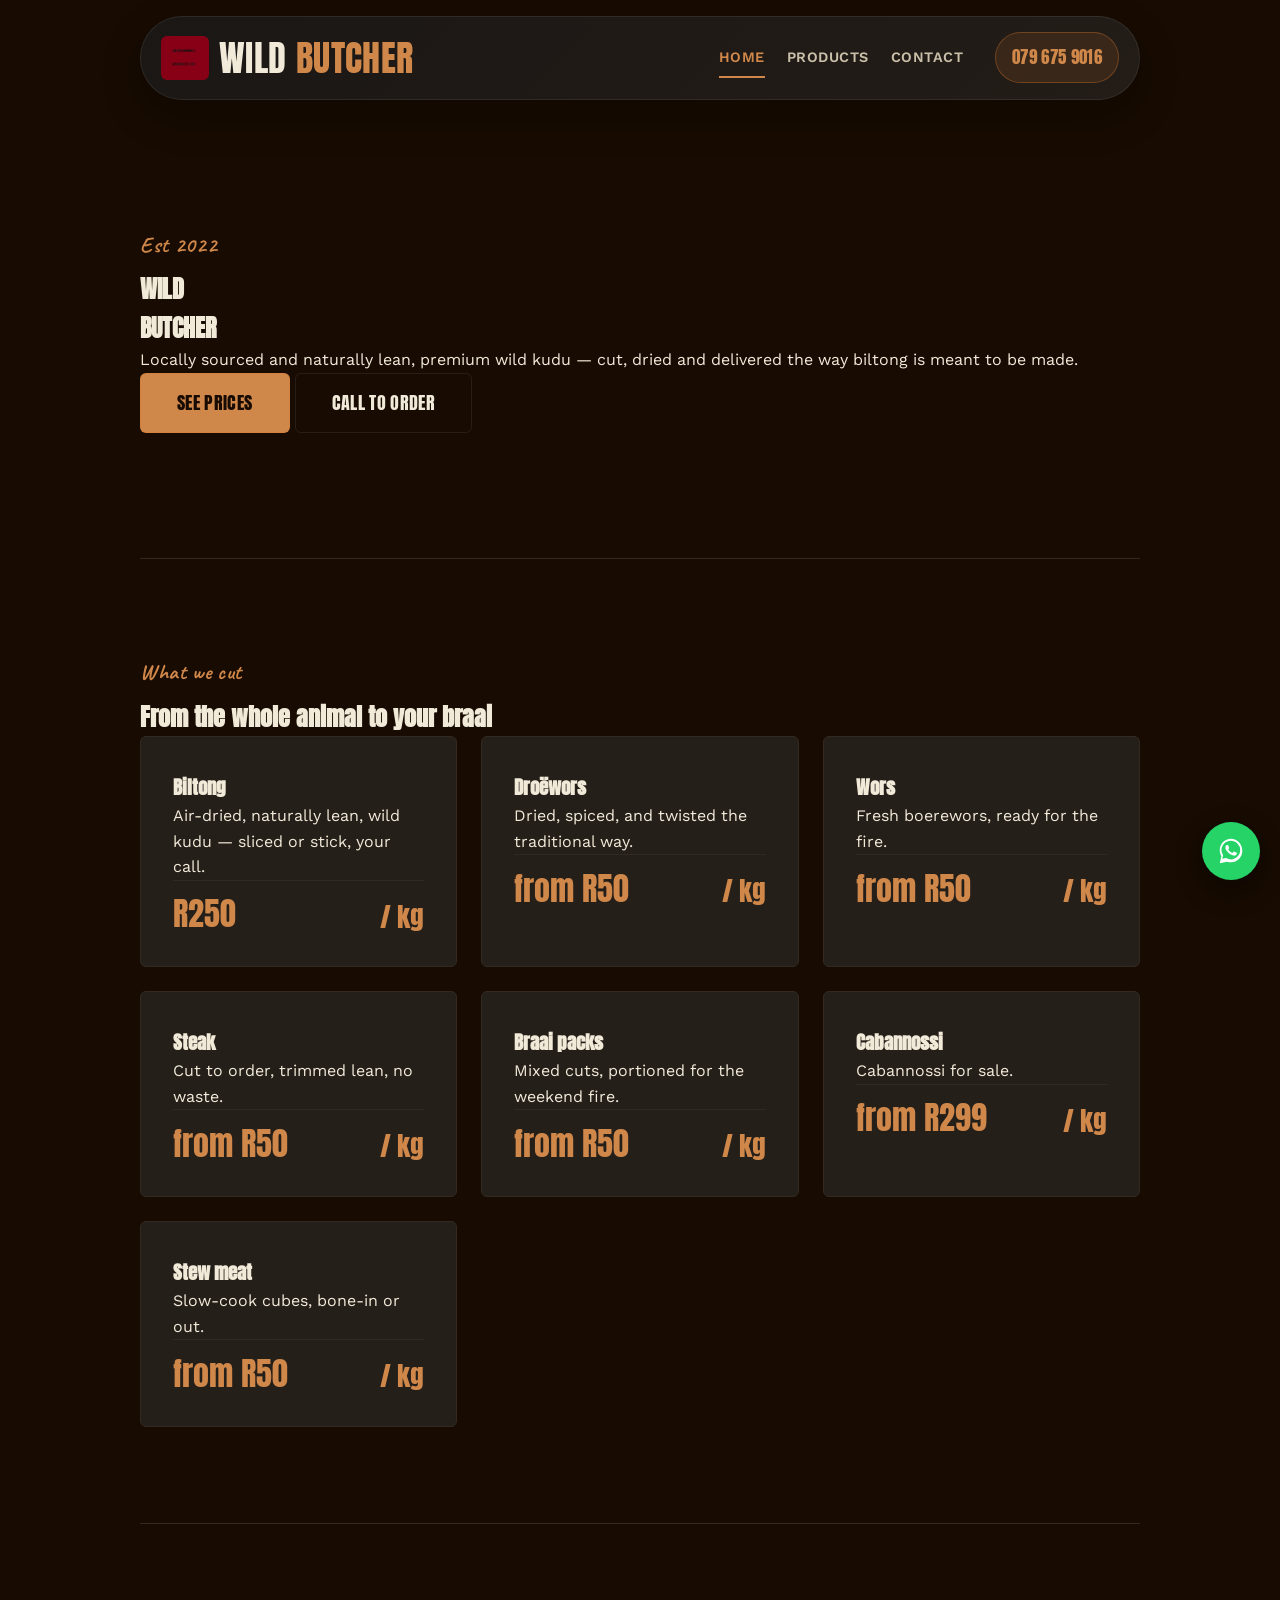
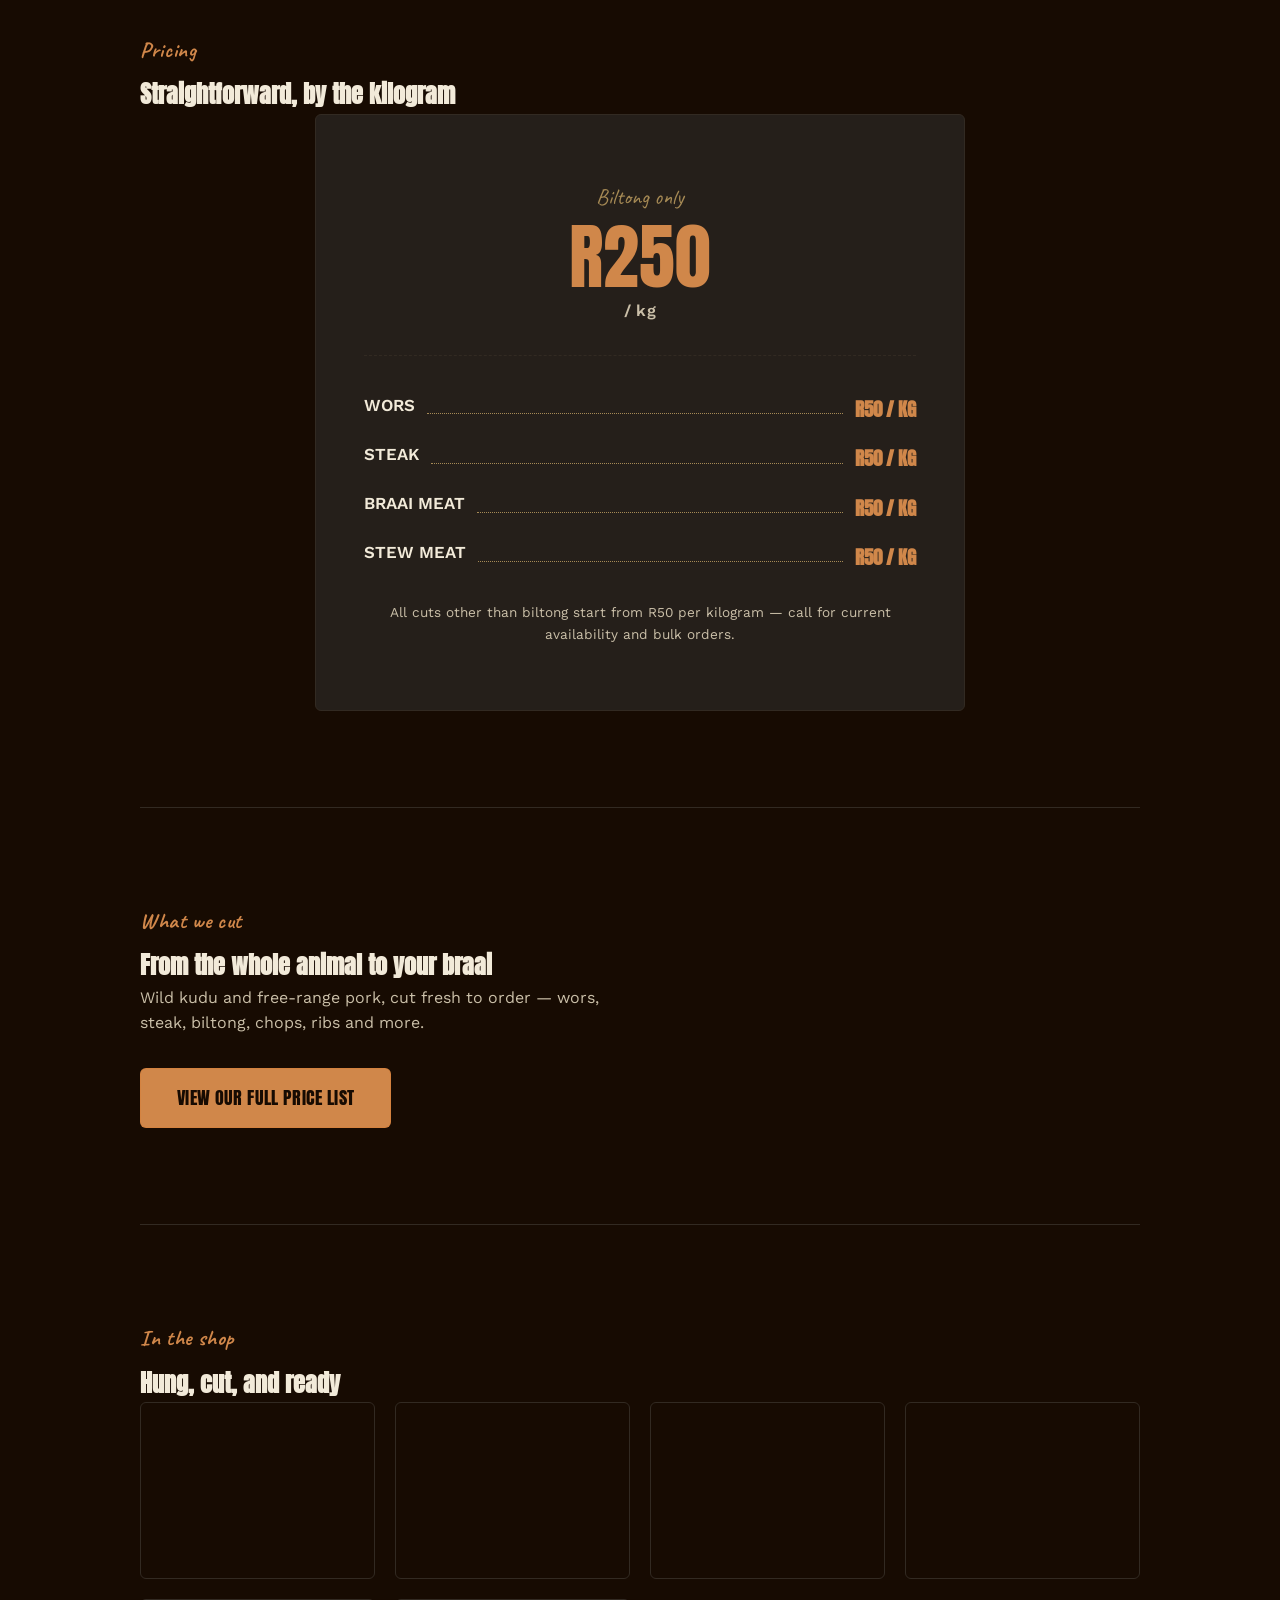
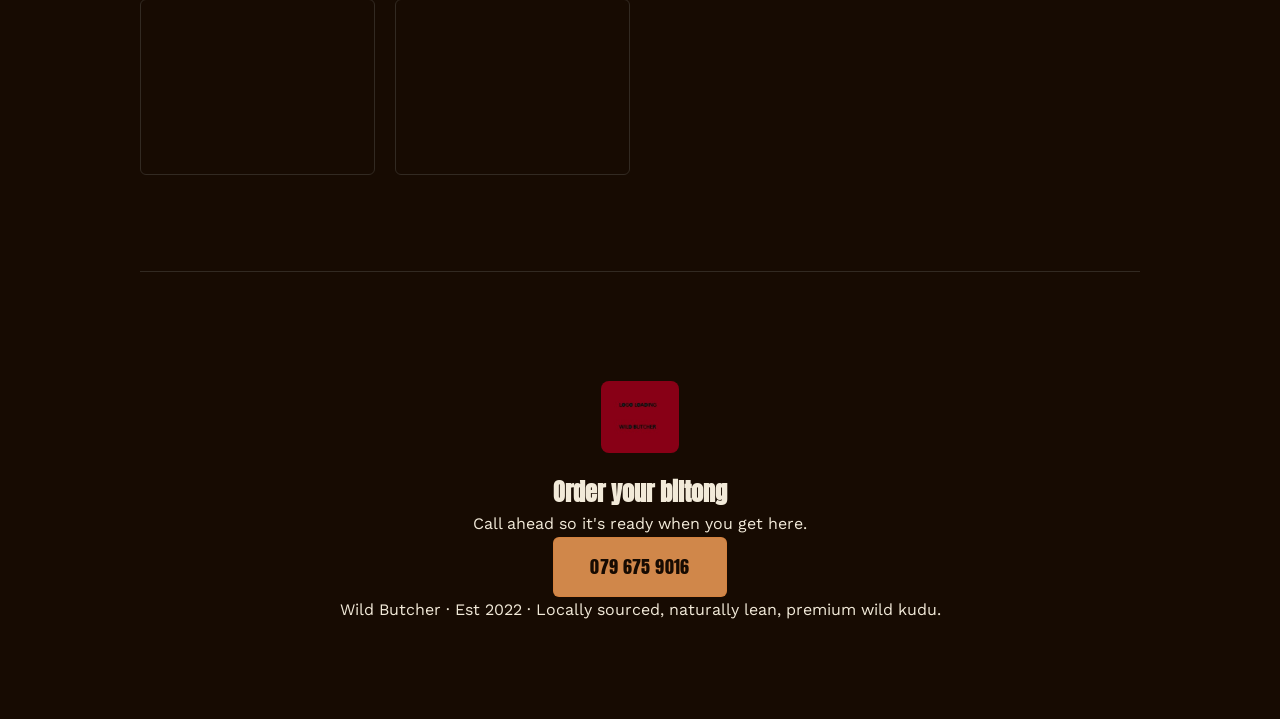
==== index.html @ c104ce8e "logo nav, product changes" ====
<!DOCTYPE html>
<html lang="en">
<head>
<meta charset="UTF-8">
<meta name="viewport" content="width=device-width, initial-scale=1.0">
<title>Wild Butcher — Est 2022</title>
<link rel="icon" type="image/jpeg" href="logo.jpg">
<link rel="preconnect" href="https://fonts.googleapis.com">
<link href="https://fonts.googleapis.com/css2?family=Anton&family=Caveat:wght@600;700&family=Work+Sans:wght@400;500;600;700&display=swap" rel="stylesheet">
<link rel="stylesheet" href="style.css">
</head>
<body>

  <!-- NAV -->
  <header class="nav">
    <div class="nav-inner">
      <a href="#top" class="nav-brand"><img src="logo.jpg" alt="Wild Butcher logo" class="nav-logo">WILD<span>BUTCHER</span></a>
      <button class="nav-toggle" type="button" aria-label="Toggle navigation" aria-expanded="false" aria-controls="siteNav">
        <span></span><span></span><span></span>
      </button>
      <nav class="nav-links" id="siteNav">
        <button class="nav-close" type="button" aria-label="Close navigation">&times;</button>
        <a href="index.html" class="nav-links--active">Home</a>
        <a href="products.html">Products</a>
        <a href="contactPage.html">Contact</a>
      </nav>
        <a href="https://wa.me/27796759016?text=Hello%20Wild%20Butcher%2C%20I%20would%20like%20to%20place%20an%20order" class="nav-cta">079 675 9016</a>
    </div>
  </header>
  <div class="nav-backdrop" aria-hidden="true"></div>

  <!-- HERO -->
  <section id="top" class="hero">
    <div class="hero-texture" aria-hidden="true"></div>
    <div class="hero-content">
      <p class="eyebrow">Est 2022</p>
      <h1 class="hero-title">WILD<br>BUTCHER</h1>
      <p class="hero-tag">Locally sourced and naturally lean, premium wild kudu — cut, dried and delivered the way biltong is meant to be made.</p>
      <div class="hero-actions">
        <a href="products.html" class="btn btn-primary">See prices</a>
        <a href="https://wa.me/27796759016?text=Hello%20Wild%20Butcher%2C%20I%20would%20like%20to%20place%20an%20order" class="btn btn-ghost">Call to order</a>
      </div>
    </div>
    <div class="torn-edge torn-edge--bottom" aria-hidden="true"></div>
  </section>
  
  <!-- PRODUCTS -->
  <section id="products" class="section products">
    <div class="section-head">
      <p class="eyebrow eyebrow--dark">What we cut</p>
      <h2>From the whole animal to your braai</h2>
    </div>

    <div class="product-grid">
      <article class="product-card product-card--feature">
        <div class="product-swatch swatch-biltong"></div>
        <h3>Biltong</h3>
        <p>Air-dried, naturally lean, wild kudu — sliced or stick, your call.</p>
        <span class="price-tag">R250 <small>/ kg</small></span>
      </article>

      <article class="product-card">
        <div class="product-swatch swatch-droewors"></div>
        <h3>Droëwors</h3>
        <p>Dried, spiced, and twisted the traditional way.</p>
        <span class="price-tag price-tag--muted">from R50 <small>/ kg</small></span>
      </article>

      <article class="product-card">
        <div class="product-swatch swatch-wors"></div>
        <h3>Wors</h3>
        <p>Fresh boerewors, ready for the fire.</p>
        <span class="price-tag price-tag--muted">from R50 <small>/ kg</small></span>
      </article>

      <article class="product-card">
        <div class="product-swatch swatch-steak"></div>
        <h3>Steak</h3>
        <p>Cut to order, trimmed lean, no waste.</p>
        <span class="price-tag price-tag--muted">from R50 <small>/ kg</small></span>
      </article>

      <article class="product-card">
        <div class="product-swatch swatch-braai"></div>
        <h3>Braai packs</h3>
        <p>Mixed cuts, portioned for the weekend fire.</p>
        <span class="price-tag price-tag--muted">from R50 <small>/ kg</small></span>
      </article>
	  
	   <article class="product-card">
        <div class="product-cabannosi"></div>
        <h3>Cabannossi</h3>
        <p>Cabannossi for sale.</p>
        <span class="price-tag price-tag--muted">from R299 <small>/ kg</small></span>
      </article>

      <article class="product-card">
        <div class="product-swatch swatch-stew"></div>
        <h3>Stew meat</h3>
        <p>Slow-cook cubes, bone-in or out.</p>
        <span class="price-tag price-tag--muted">from R50 <small>/ kg</small></span>
      </article>
    </div>
  </section>

  <div class="torn-edge torn-edge--reverse" aria-hidden="true"></div>

  <!-- PRICING -->
  <section id="pricing" class="section pricing">
    <div class="section-head section-head--light">
      <p class="eyebrow eyebrow--light">Pricing</p>
      <h2>Straightforward, by the kilogram</h2>
    </div>

    <div class="pricing-panel">
      <div class="pricing-hero-price">
        <span class="script">Biltong only</span>
        <span class="big-price">R250<small> / kg</small></span>
      </div>
      <div class="pricing-divider" aria-hidden="true"></div>
      <div class="pricing-list">
        <div class="pricing-row">
          <span>Wors</span><span class="dots"></span><span>R50 / kg</span>
        </div>
        <div class="pricing-row">
          <span>Steak</span><span class="dots"></span><span>R50 / kg</span>
        </div>
        <div class="pricing-row">
          <span>Braai meat</span><span class="dots"></span><span>R50 / kg</span>
        </div>
        <div class="pricing-row">
          <span>Stew meat</span><span class="dots"></span><span>R50 / kg</span>
        </div>
      </div>
      <p class="pricing-note">All cuts other than biltong start from R50 per kilogram — call for current availability and bulk orders.</p>
    </div>
  </section>
  <!-- SEE OUR PRODUCTS CTA -->
  <section class="section">
    <div class="section-head">
      <p class="eyebrow eyebrow--dark">What we cut</p>
      <h2>From the whole animal to your braai</h2>
    </div>
    <p style="color: var(--bone-dim); max-width: 500px; margin-bottom: 2rem;">
      Wild kudu and free-range pork, cut fresh to order — wors, steak, biltong, chops, ribs and more.
    </p>
    <a href="products.html" class="btn btn-primary">View our full price list</a>
  </section>

 <!-- GALLERY -->
<section id="gallery" class="section gallery">
  <div class="section-head">
    <p class="eyebrow eyebrow--dark">In the shop</p>
    <h2>Hung, cut, and ready</h2>
  </div>
  <div class="gallery-grid">
    <div class="gallery-tile" style="background-image: url('image1.jpeg');"></div>
    <div class="gallery-tile" style="background-image: url('image2.jpeg');"></div>
    <div class="gallery-tile" style="background-image: url('image3.jpeg');"></div>
    <div class="gallery-tile" style="background-image: url('image4.jpeg');"></div>
    <div class="gallery-tile" style="background-image: url('image5.jpeg');"></div>
    <div class="gallery-tile" style="background-image: url('image6.jpeg');"></div>
  </div>
</section>

  <div class="torn-edge torn-edge--bottom torn-edge--dark" aria-hidden="true"></div>

  <!-- CONTACT / FOOTER -->
  <footer id="contact" class="footer">
    <div class="footer-inner">
      <img src="logo.jpg" alt="Wild Butcher logo" class="footer-logo">
      <h2 class="footer-title">Order your biltong</h2>
      <p class="footer-sub">Call ahead so it's ready when you get here.</p>
      <a href="https://wa.me/27796759016?text=Hello%20Wild%20Butcher%2C%20I%20would%20like%20to%20place%20an%20order" class="btn btn-primary btn-large">079 675 9016</a>
      <p class="footer-fine">Wild Butcher · Est 2022 · Locally sourced, naturally lean, premium wild kudu.</p>
    </div>
  </footer>

<!--Whatsapp button-->
  <a
    href="https://wa.me/27796759016?text=Hello%20Wild%20Butcher%2C%20I%20would%20like%20to%20place%20an%20order"
    class="whatsapp-float"
    target="_blank"
    rel="noopener"
    aria-label="Chat with us on WhatsApp">
    <svg viewBox="0 0 32 32" xmlns="http://www.w3.org/2000/svg" aria-hidden="true">
      <path d="M16.02 3C9.4 3 4 8.4 4 15.02c0 2.35.62 4.55 1.7 6.46L4 29l7.68-1.66a12.9 12.9 0 0 0 4.34.75h.01c6.62 0 12.02-5.4 12.02-12.02C28.05 8.4 22.65 3 16.02 3zm0 21.98h-.01a10 10 0 0 1-5.1-1.4l-.37-.22-3.8.82.83-3.72-.24-.38a9.9 9.9 0 0 1-1.53-5.06c0-5.5 4.48-9.98 10-9.98 2.67 0 5.18 1.04 7.07 2.93a9.9 9.9 0 0 1 2.93 7.07c0 5.5-4.48 9.94-9.78 9.94zm5.46-7.44c-.3-.15-1.77-.87-2.04-.97-.27-.1-.47-.15-.67.15-.2.3-.77.97-.94 1.17-.17.2-.35.22-.65.07-.3-.15-1.25-.46-2.38-1.47-.88-.78-1.47-1.75-1.65-2.05-.17-.3-.02-.46.13-.6.14-.14.3-.35.45-.52.15-.17.2-.3.3-.5.1-.2.05-.37-.02-.52-.07-.15-.67-1.6-.9-2.2-.24-.58-.48-.5-.67-.5-.17 0-.37-.03-.57-.03-.2 0-.52.07-.8.37-.27.3-1.05 1.02-1.05 2.5s1.08 2.9 1.23 3.1c.15.2 2.13 3.25 5.16 4.55.72.3 1.28.5 1.72.64.72.23 1.38.2 1.9.12.58-.09 1.77-.72 2.02-1.42.25-.7.25-1.3.17-1.42-.07-.13-.27-.2-.57-.35z"/>
    </svg>
  </a>

  <script src="navDrawer.js"></script>
  <script src="script.js"></script>

</body>
</html>
---- style.css ----
/* ==========================================================================
   WILD BUTCHER — "Smokehouse at Dusk" theme
   A dark, ember-lit palette meant to feel like meat curing in a smokehouse,
   with the fire still glowing underneath. Stamped headlines, a hand-marked
   chalkboard accent, and a rotated quality-stamp badge as the signature mark.
   ========================================================================== */

/* ---------- Design Tokens ---------- */
:root {
  --charcoal: #170b02;        /* page background — warm near-black, not pure black */
  --charcoal-2: #251f1a;      /* card / panel background, one step lighter */
  --charcoal-3: #322a22;      /* borders and hairlines on dark surfaces */
  --bone: #f2ead9;            /* primary text on dark backgrounds */
  --bone-dim: #cabfa8;        /* secondary / muted text on dark backgrounds */
  --ember: #d0874a;           /* primary accent — the glow of the fire */
  --ember-deep: #8a4413;      /* darker ember for hovers and depth */
  --brass: #a68a55;           /* secondary accent — dividers, small labels */

  --font-display: 'Anton', 'Arial Narrow', sans-serif;   /* stamped headline face */
  --font-script: 'Caveat', cursive;                       /* hand-marked chalk accent */
  --font-body: 'Work Sans', -apple-system, sans-serif;    /* readable body copy */

  --focus-ring: 3px solid var(--ember);
  --radius: 6px;
}

/* ---------- Global Reset & Base ---------- */
*, *::before, *::after {
  box-sizing: border-box;
  margin: 0;
  padding: 0;
}

html {
  scroll-behavior: smooth;
  background-color: var(--charcoal);
}

body {
  font-family: var(--font-body);
  background-color: var(--charcoal);
  color: var(--bone);
  -webkit-font-smoothing: antialiased;
  -moz-osx-font-smoothing: grayscale;
  padding: 0 1.5rem;
  line-height: 1.6;
}

a {
  color: inherit;
  text-decoration: none;
  display: inline-block;
}

h1, h2, h3 { font-family: var(--font-display); }

/* ---------- Structural Layout ---------- */
.nav, .hero, .section, .footer {
  max-width: 1000px;
  margin: 0 auto;
}

/* ---------- Navigation ---------- */
.nav {
  position: sticky;
  top: 0.9rem;
  z-index: 100;
  max-width: 1000px;
  margin: 1rem auto 1.5rem;
  padding: 1rem 1.25rem;
  border: 1px solid rgba(255, 255, 255, 0.08);
  border-radius: 999px;
  background: linear-gradient(135deg, rgba(27, 24, 21, 0.96), rgba(37, 31, 26, 0.92));
  backdrop-filter: blur(12px);
  box-shadow: 0 16px 40px rgba(0, 0, 0, 0.24);
}

.nav-inner {
  display: flex;
  align-items: center;
  justify-content: space-between;
  gap: 1rem;
}

.nav-brand {
  font-family: var(--font-display);
  font-size: clamp(1.75rem, 5vw, 2.25rem);
  text-transform: uppercase;
  line-height: 1;
  letter-spacing: 0.01em;
  word-break: break-word;
  color: var(--bone);
  display: flex;
  align-items: center;
  gap: 0.6rem;
}

.nav-brand span {
  color: var(--ember);
}

.nav-logo {
  height: clamp(2.25rem, 6vw, 2.75rem);
  width: auto;
  border-radius: 6px;
  object-fit: cover;
}

.footer-logo {
  height: 4.5rem;
  width: auto;
  border-radius: 8px;
  object-fit: cover;
  margin: 0 auto 1.25rem;
  display: block;
}

.nav-links {
  display: flex;
  align-items: center;
  gap: 1.4rem;
  margin-left: auto;
  margin-right: 1rem;
  font-size: 0.9rem;
  font-weight: 600;
  text-transform: uppercase;
  letter-spacing: 0.03em;
  white-space: nowrap;
}

.nav-links a {
  position: relative;
  padding: 0.3rem 0;
  color: var(--bone-dim);
  transition: color 0.2s ease;
}

.nav-links a::after {
  content: '';
  position: absolute;
  bottom: -0.25rem;
  left: 0;
  width: 0;
  height: 2px;
  background: var(--ember);
  transition: width 0.2s ease;
}

.nav-links a:hover,
.nav-links a.nav-links--active {
  color: var(--ember);
}

.nav-links a:hover::after,
.nav-links a.nav-links--active::after {
  width: 100%;
}

.nav-links a:focus-visible,
.nav-cta:focus-visible,
.nav-toggle:focus-visible,
.nav-close:focus-visible {
  outline: var(--focus-ring);
  outline-offset: 4px;
}

.nav-cta {
  display: inline-flex;
  align-items: center;
  justify-content: center;
  padding: 0.7rem 1rem;
  font-family: var(--font-display);
  font-size: 1.05rem;
  letter-spacing: 0.02em;
  text-transform: uppercase;
  color: var(--ember);
  border: 1px solid rgba(217, 122, 43, 0.35);
  border-radius: 999px;
  background: rgba(217, 122, 43, 0.12);
  transition: background-color 0.2s ease, color 0.2s ease, border-color 0.2s ease;
}

.nav-cta:hover {
  color: var(--bone);
  border-color: var(--bone);
}

.nav-toggle,
.nav-close {
  display: none;
  align-items: center;
  justify-content: center;
  border: 0;
  background: transparent;
  color: var(--bone);
  cursor: pointer;
}

.nav-toggle {
  width: 44px;
  height: 44px;
  border-radius: 50%;
  background: rgba(255, 255, 255, 0.06);
  border: 1px solid rgba(255, 255, 255, 0.08);
  flex-direction: column;
  gap: 0.22rem;
}

.nav-toggle span {
  width: 18px;
  height: 2px;
  border-radius: 999px;
  background: var(--bone);
  display: block;
}

.nav-close {
  position: absolute;
  top: 1rem;
  right: 1rem;
  width: 40px;
  height: 40px;
  font-size: 1.7rem;
  line-height: 1;
  color: var(--bone-dim);
}

.nav-backdrop {
  display: none;
}

body.nav-open {
  overflow: hidden;
}

@media (max-width: 760px) {
  body {
    padding: 0 1rem;
  }

  .nav {
    top: 0.75rem;
    border-radius: 1.2rem;
    padding: 0.8rem 1rem;
  }

  .nav-inner {
    flex-wrap: nowrap;
  }

  .nav-toggle {
    display: inline-flex;
    margin-left: auto;
  }

  .nav-cta {
    display: none;
  }

  .nav-links {
    position: fixed;
    top: 0;
    right: 0;
    bottom: 0;
    width: min(82vw, 320px);
    margin: 0;
    padding: 4.5rem 1.4rem 1.4rem;
    flex-direction: column;
    align-items: flex-start;
    gap: 0.2rem;
    border-left: 1px solid var(--charcoal-3);
    background: linear-gradient(180deg, rgba(27, 24, 21, 0.98), rgba(37, 31, 26, 0.98));
    box-shadow: -12px 0 36px rgba(0, 0, 0, 0.35);
    transform: translateX(100%);
    transition: transform 0.25s ease;
    z-index: 110;
  }

  .nav-links a {
    width: 100%;
    padding: 0.95rem 0;
    border-bottom: 1px solid rgba(255, 255, 255, 0.08);
  }

  .nav.is-open .nav-links {
    transform: translateX(0);
  }

  .nav-backdrop {
    
    position: fixed;

    inset: 0;
    z-index: 100;
    background: rgba(0, 0, 0, 0.45);
    -webkit-backdrop-filter: none;
    backdrop-filter: none;
    opacity: 0;
    pointer-events: none;
    transition: opacity 0.2s ease;
  }

  .nav.is-open + .nav-backdrop {
    opacity: 1;
    pointer-events: auto;
  }
}

/* ---------- Hero ---------- */
.hero {
  padding: clamp(4rem, 10vw, 7rem) 0;
  border-bottom: 1px solid var(--charcoal-3);
  position: relative;
  background-image: linear-gradient(180deg, rgba(23, 11, 2, 0.6), rgba(23, 11, 2, 0.88)), url('hero.jpg');
  background-size: cover;
  background-position: center;
  background-repeat: no-repeat;

  &-title {
    font-family: var(--font-display);
    font-size: clamp(3.25rem, 11vw, 6.5rem);
    text-transform: uppercase;
    line-height: 0.9;
    letter-spacing: 0.01em;
    color: var(--bone);
    margin-bottom: 1.75rem;
    word-break: break-word;
  }

  &-tag {
    font-size: clamp(1rem, 2vw, 1.15rem);
    max-width: 600px;
    margin-bottom: 2.5rem;
    color: var(--bone-dim);
  }

  &-actions {
    display: flex;
    gap: 1.25rem;
    flex-wrap: wrap;
  }
}

/* Hand-marked chalk accent, used sparingly for a single word or short phrase */
.eyebrow {
  font-family: var(--font-script);
  font-weight: 700;
  letter-spacing: 0.03em;
  font-size: 1.35rem;
  color: var(--ember);
  margin-bottom: 0.5rem;

  &--dark { color: var(--brass); }
  &--light { color: var(--bone-dim); }
}

/* ---------- Quality Stamp (signature element) ----------
   A rotated, dashed-ring badge referencing the ink stamps used
   on cured meat packaging. Use sparingly — one per page, max. */
.stamp {
  display: inline-flex;
  align-items: center;
  justify-content: center;
  width: 92px;
  height: 92px;
  border-radius: 50%;
  border: 2px dashed var(--ember);
  color: var(--ember);
  font-family: var(--font-display);
  font-size: 0.7rem;
  letter-spacing: 0.08em;
  text-align: center;
  text-transform: uppercase;
  transform: rotate(-8deg);
  line-height: 1.2;
  padding: 0.5rem;
}

/* ---------- Buttons ---------- */
.btn {
  display: inline-block;
  font-family: var(--font-display);
  font-size: 1.1rem;
  letter-spacing: 0.02em;
  text-transform: uppercase;
  padding: 0.95rem 2.25rem;
  border: 2px solid transparent;
  border-radius: var(--radius);
  cursor: pointer;
  transition: background-color 0.15s ease, color 0.15s ease, border-color 0.15s ease, transform 0.1s ease;
  user-select: none;

  &-primary {
    background-color: var(--ember);
    color: var(--charcoal);

    &:hover { background-color: #e8934c; }

    &:active { transform: scale(0.98); }

    &:focus-visible {
      outline: var(--focus-ring);
      outline-offset: 4px;
    }
  }

  &-ghost {
    background-color: transparent;
    color: var(--bone);
    border-color: var(--charcoal-3);

    &:hover {
      border-color: var(--ember);
      color: var(--ember);
    }

    &:focus-visible {
      outline: var(--focus-ring);
      outline-offset: 4px;
    }
  }

  &-large {
    font-size: 1.35rem;
    padding: 1.15rem 2.75rem;
  }
}

/* ---------- Section Common ---------- */
.section {
  padding: clamp(4rem, 8vw, 6rem) 0;
  border-bottom: 1px solid var(--charcoal-3);

  &-head {
    margin-bottom: 3.5rem;

    h2 {
      font-family: var(--font-display);
      font-size: clamp(2.25rem, 5.5vw, 3.25rem);
      text-transform: uppercase;
      letter-spacing: 0.005em;
      line-height: 1.05;
      color: var(--bone);
    }

    &--light h2 { color: var(--bone); }
  }
}

/* ---------- The Cuts (Product Grid) ---------- */
.product-grid {
  display: grid;
  grid-template-columns: repeat(auto-fit, minmax(280px, 1fr));
  gap: 1.5rem;
}

.product-card {
  border: 1px solid var(--charcoal-3);
  border-radius: var(--radius);
  padding: 2.25rem 2rem;
  display: flex;
  flex-direction: column;
  background-color: var(--charcoal-2);

  &--feature {
    background-color: var(--ember);
    border-color: var(--ember);

    h3 { color: var(--charcoal); }
    p { color: rgba(27, 24, 21, 0.75); }

    .price-tag {
      color: var(--charcoal);
      border-top-color: rgba(27, 24, 21, 0.2);

      small { color: rgba(27, 24, 21, 0.6); }
    }
  }

  h3 {
    font-family: var(--font-display);
    font-size: 1.6rem;
    text-transform: uppercase;
    margin-bottom: 0.75rem;
    line-height: 1.15;
    color: var(--bone);
  }

  p {
    font-size: 0.95rem;
    margin-bottom: 2.25rem;
    flex-grow: 1;
    color: var(--bone-dim);
  }
}

.price-tag {
  font-family: var(--font-display);
  font-size: 2rem;
  color: var(--ember);
  border-top: 1px solid var(--charcoal-3);
  padding-top: 1.1rem;
  display: flex;
  justify-content: space-between;
  align-items: flex-end;
  line-height: 1;

  &--muted { color: var(--bone); }

  small {
    font-family: var(--font-body);
    font-size: 0.75rem;
    font-weight: 600;
    color: var(--bone-dim);
    text-transform: uppercase;
    letter-spacing: 0.05em;
  }
}

/* ---------- Daily Board (Pricing Panel) ---------- */
.pricing-panel {
  border: 1px solid var(--charcoal-3);
  border-radius: var(--radius);
  background-color: var(--charcoal-2);
  padding: clamp(2.5rem, 6vw, 4rem) clamp(1.5rem, 4vw, 3rem);
  max-width: 650px;
  margin: 0 auto;
  text-align: center;
}

.pricing-hero-price {
  display: flex;
  flex-direction: column;
  align-items: center;
  gap: 0.4rem;
  margin-bottom: 2.25rem;

  .script {
    font-family: var(--font-script);
    font-size: 1.4rem;
    color: var(--brass);
  }
}

.pricing-divider {
  border-top: 1px dashed var(--charcoal-3);
  margin-bottom: 2.25rem;
}

.big-price {
  font-family: var(--font-display);
  font-size: clamp(3.25rem, 9vw, 4.5rem);
  line-height: 1;
  text-transform: uppercase;
  color: var(--ember);

  small {
    display: block;
    font-family: var(--font-body);
    font-weight: 600;
    font-size: 1rem;
    color: var(--bone-dim);
    margin-top: 0.6rem;
    letter-spacing: 0.02em;
    text-transform: none;
  }
}

.pricing-list {
  display: flex;
  flex-direction: column;
  gap: 1.4rem;
  text-align: left;
}

.pricing-row {
  display: flex;
  justify-content: space-between;
  align-items: flex-end;
  font-weight: 600;
  font-size: 1.05rem;
  text-transform: uppercase;
  color: var(--bone);

  .dots {
    flex: 1;
    border-bottom: 1px dotted var(--brass);
    margin: 0 0.75rem;
    transform: translateY(-4px);
  }

  span:last-child {
    font-family: var(--font-display);
    font-size: 1.2rem;
    line-height: 1;
    color: var(--ember);
  }
}

.pricing-note {
  margin-top: 2.25rem;
  font-size: 0.85rem;
  color: var(--bone-dim);
}

/* ---------- Gallery ---------- */
.gallery-grid {
  display: grid;
  grid-template-columns: repeat(auto-fit, minmax(220px, 1fr));
  gap: 1.25rem;
}

.gallery-tile {
  aspect-ratio: 4 / 3;
  border: 1px solid var(--charcoal-3);
  border-radius: var(--radius);
  background: repeating-linear-gradient(135deg, var(--charcoal-2), var(--charcoal-2) 10px, var(--charcoal-3) 10px, var(--charcoal-3) 20px);
}

/* ---------- Torn Edge Divider ---------- */
.torn-edge {
  height: 14px;
  max-width: 1000px;
  margin: -1px auto 0;
  background: linear-gradient(-45deg, var(--charcoal) 8px, transparent 0), linear-gradient(45deg, var(--charcoal) 8px, transparent 0);
  background-size: 16px 16px;
  background-position: bottom;
  background-repeat: repeat-x;
}

/* ---------- Contact / Info Cards ---------- */
.info-grid {
  display: grid;
  grid-template-columns: repeat(auto-fit, minmax(240px, 1fr));
  gap: 1.5rem;
  margin-bottom: 3.5rem;
}

.info-card {
  border: 1px solid var(--charcoal-3);
  border-radius: var(--radius);
  background-color: var(--charcoal-2);
  padding: 2rem;

  h3 {
    font-family: var(--font-display);
    font-size: 1.4rem;
    text-transform: uppercase;
    margin-bottom: 0.65rem;
    color: var(--bone);
  }

  p {
    font-size: 0.95rem;
    color: var(--bone-dim);
  }

  a.info-link {
    margin-top: 1rem;
    font-weight: 600;
    text-transform: uppercase;
    font-size: 0.85rem;
    letter-spacing: 0.02em;
    color: var(--ember);
    border-bottom: 1px solid var(--ember);

    &:hover { color: #e8934c; border-color: #e8934c; }
  }
}

.map-frame {
  border: 1px solid var(--charcoal-3);
  border-radius: var(--radius);
  overflow: hidden;
  margin-bottom: 3.5rem;

  iframe {
    display: block;
    width: 100%;
    height: 360px;
    border: 0;
    filter: grayscale(0.3) invert(0.92) contrast(0.9);
  }
}

/* ---------- Order Form ---------- */
.contact-form {
  max-width: 500px;
  margin: 0 auto;
  display: flex;
  flex-direction: column;
  gap: 1.75rem;
}

.form-row {
  display: flex;
  flex-direction: column;
  gap: 0.5rem;

  label {
    font-weight: 600;
    text-transform: uppercase;
    font-size: 0.85rem;
    letter-spacing: 0.04em;
    color: var(--bone-dim);
  }

  input, textarea, select {
    font-family: var(--font-body);
    font-size: 1rem;
    padding: 0.9rem 1rem;
    border: 1px solid var(--charcoal-3);
    border-radius: var(--radius);
    background-color: var(--charcoal-2);
    color: var(--bone);
    transition: border-color 0.15s ease, background-color 0.15s ease;

    &::placeholder { color: #7d7263; }

    &:focus { outline: none; border-color: var(--ember); }

    &:focus-visible {
      outline: var(--focus-ring);
      outline-offset: 2px;
    }
  }

  textarea {
    resize: vertical;
    min-height: 120px;
  }
}

.form-note {
  font-size: 0.85rem;
  color: var(--bone-dim);
  text-align: center;
}

.form-success {
  display: none;
  border: 1px solid var(--ember);
  border-radius: var(--radius);
  background-color: rgba(217, 122, 43, 0.12);
  color: var(--ember);
  padding: 1.25rem;
  text-align: center;
  font-weight: 600;
  text-transform: uppercase;
  letter-spacing: 0.03em;

  &.is-visible { display: block; }
}

/* ---------- Footer ---------- */
.footer {
  padding: clamp(4rem, 8vw, 6rem) 0;
  text-align: center;

  &-title {
    font-family: var(--font-display);
    font-size: 2.25rem;
    text-transform: uppercase;
    margin-bottom: 0.5rem;
    line-height: 1;
    color: var(--bone);
  }

  &-sub {
    font-family: var(--font-script);
    font-size: 1.3rem;
    color: var(--ember);
    margin-bottom: 2rem;
  }

  &-fine {
    margin-top: 3.5rem;
    font-size: 0.8rem;
    color: var(--bone-dim);
    text-transform: uppercase;
    letter-spacing: 0.02em;
  }
}

/* ---------- Refined Navigation ---------- */
.nav {
  position: sticky;
  top: 0.9rem;
  z-index: 100;
  margin-top: 1rem;
  margin-bottom: 1rem;
  padding: 0.95rem 1.25rem;
  border: 1px solid rgba(255, 255, 255, 0.08);
  border-radius: 999px;
  background: linear-gradient(135deg, rgba(27, 24, 21, 0.96), rgba(37, 31, 26, 0.92));
  -webkit-backdrop-filter: none;
  backdrop-filter: none;
  box-shadow: 0 16px 40px rgba(0, 0, 0, 0.24);

  &-inner {
    display: flex;
    align-items: center;
    justify-content: space-between;
    gap: 1rem;
  }

  &-brand {
    position: relative;
    z-index: 2;
  }

  &-links {
    display: flex;
    align-items: center;
    gap: 1.4rem;
    margin-left: auto;
    margin-right: 1rem;

    a {
      position: relative;
      padding: 0.3rem 0;
      color: var(--bone-dim);

      &::after {
        content: '';
        position: absolute;
        bottom: -0.25rem;
        left: 0;
        width: 0;
        height: 2px;
        background: var(--ember);
        transition: width 0.2s ease;
      }

      &:hover::after,
      &.nav-links--active::after {
        width: 100%;
      }
    }
  }

  &-cta {
    display: inline-flex;
    align-items: center;
    justify-content: center;
    padding: 0.7rem 1rem;
    border: 1px solid rgba(217, 122, 43, 0.35);
    border-radius: 999px;
    background: rgba(217, 122, 43, 0.12);
    transition: background-color 0.2s ease, color 0.2s ease, border-color 0.2s ease;
  }

  &-toggle,
  &-close {
    display: none;
    align-items: center;
    justify-content: center;
    border: 0;
    background: transparent;
    color: var(--bone);
    cursor: pointer;
  }

  &-toggle {
    width: 44px;
    height: 44px;
    border-radius: 50%;
    background: rgba(255, 255, 255, 0.06);
    border: 1px solid rgba(255, 255, 255, 0.08);
    gap: 0.22rem;
    flex-direction: column;

    span {
      width: 18px;
      height: 2px;
      border-radius: 999px;
      background: var(--bone);
      display: block;
    }
  }

  &-close {
    position: absolute;
    top: 1rem;
    right: 1rem;
    width: 40px;
    height: 40px;
    font-size: 1.7rem;
    line-height: 1;
    color: var(--bone-dim);
  }

  &-backdrop {
    display: none;
  }
}

body.nav-open {
  overflow: hidden;
}

@media (max-width: 760px) {
  body {
    padding: 0 1rem;
  }

  .nav {
    top: 0.75rem;
    border-radius: 1.2rem;
    padding: 0.8rem 1rem;

    &-inner {
      flex-wrap: nowrap;
    }

    &-toggle {
      display: inline-flex;
      margin-left: auto;
    }

    &-cta {
      display: none;
    }

    &-links {
      position: fixed;
      top: 0;
      right: 0;
      bottom: 0;
      width: min(82vw, 320px);
      margin: 0;
      padding: 4.5rem 1.4rem 1.4rem;
      flex-direction: column;
      align-items: flex-start;
      gap: 0.2rem;
      border-left: 1px solid var(--charcoal-3);
      background: linear-gradient(180deg, rgba(27, 24, 21, 0.98), rgba(37, 31, 26, 0.98));
      box-shadow: -12px 0 36px rgba(0, 0, 0, 0.35);
      transform: translateX(100%);
      transition: transform 0.25s ease;
      z-index: 110;

      a {
        width: 100%;
        padding: 0.95rem 0;
        border-bottom: 1px solid rgba(255, 255, 255, 0.08);
      }
    }

    &.is-open .nav-links {
      transform: translateX(0);
    }

    &-backdrop {
      display: block;
      position: fixed;
      inset: 0;
      z-index: 100;
      background: rgba(0, 0, 0, 0.45);
      -webkit-backdrop-filter: none;
      backdrop-filter: none;
      opacity: 0;
      pointer-events: none;
      transition: opacity 0.2s ease;
    }

    &.is-open + .nav-backdrop {
      opacity: 1;
      pointer-events: auto;
    }
  }
}

.btn.btn-ghost{

  background-color: transparent;
  border: 1px solid rgba(255, 255, 255, 0.08);
  color: var(--bone);
  transition: background-color 0.2s ease, color 0.2s ease, border-color 0.2s ease;


}

.btn.btn-ghost:hover {
  background-color: rgba(217, 122, 43, 0.12);
  border-color: var(--ember);
  color: var(--ember);
}

.btn.btn-primary {
  background-color: var(--ember);
  color: var(--charcoal);
  border: 1px solid rgba(217, 122, 43, 0.35);
  transition: background-color 0.2s ease, color 0.2s ease, border-color 0.2s ease;
}

.btn.btn-primary:hover {
  background-color: #e8934c;
  color: var(--charcoal);
  border-color: rgba(217, 122, 43, 0.35);
}
/* ==========================================================================
   PRODUCTS PAGE
   ========================================================================== */

/* ---------- Category Sections ---------- */
.category-section {
  padding: clamp(3rem, 7vw, 5rem) 0;
  border-bottom: 1px solid var(--charcoal-3);
}

.category-head {
  display: flex;
  align-items: baseline;
  justify-content: space-between;
  gap: 1rem;
  margin-bottom: 2.25rem;
  flex-wrap: wrap;

  h2 {
    font-family: var(--font-display);
    font-size: clamp(2rem, 5vw, 2.75rem);
    text-transform: uppercase;
    color: var(--bone);
    line-height: 1;
  }

  p {
    color: var(--bone-dim);
    font-size: 0.95rem;
    max-width: 320px;
  }
}

/* ---------- Product Tile Grid ---------- */
.tile-grid {
  display: grid;
  grid-template-columns: repeat(auto-fill, minmax(210px, 1fr));
  gap: 1.25rem;
}

.product-tile {
  position: relative;
  border: 1px solid var(--charcoal-3);
  border-radius: var(--radius);
  overflow: hidden;
  background-color: var(--charcoal-2);
  cursor: pointer;
  padding: 0;
  text-align: left;
  font: inherit;
  color: inherit;
  transition: border-color 0.2s ease, transform 0.15s ease;
}

.product-tile:hover,
.product-tile:focus-visible {
  border-color: var(--ember);
  transform: translateY(-3px);
}

.product-tile:focus-visible {
  outline: var(--focus-ring);
  outline-offset: 3px;
}

.tile-media {
  aspect-ratio: 4 / 3;
  width: 100%;
  position: relative;
}

.tile-media::after {
  content: '';
  position: absolute;
  inset: 0;
  background: linear-gradient(180deg, rgba(23, 11, 2, 0) 45%, rgba(23, 11, 2, 0.85) 100%);
}

.tile-info {
  position: absolute;
  left: 0;
  right: 0;
  bottom: 0;
  z-index: 1;
  padding: 0.9rem 1rem 1rem;
}

.tile-name {
  font-family: var(--font-display);
  font-size: 1.15rem;
  text-transform: uppercase;
  color: var(--bone);
  line-height: 1.1;
}

.tile-hint {
  display: block;
  font-size: 0.7rem;
  color: var(--bone-dim);
  text-transform: uppercase;
  letter-spacing: 0.05em;
  margin-top: 0.2rem;
}

/* Swatch gradients (stand-ins until photography is ready) */
.swatch-biltong    { background: linear-gradient(135deg, #6b3419, #a6672f); }
.swatch-droewors   { background: linear-gradient(135deg, #5a2e17, #8a4413); }
.swatch-wors       { background: linear-gradient(135deg, #7a3d1e, #c07a3a); }
.swatch-stewmince  { background: linear-gradient(135deg, #4f2a17, #86532b); }
.swatch-tbone      { background: linear-gradient(135deg, #7d3f22, #b8703c); }
.swatch-chuck      { background: linear-gradient(135deg, #5c3018, #93582c); }
.swatch-bones      { background: linear-gradient(135deg, #46281a, #74452a); }
.swatch-steak      { background: linear-gradient(135deg, #6e3720, #a86636); }
.swatch-porkribs   { background: linear-gradient(135deg, #7a4a3a, #c98a5e); }
.swatch-porkstew   { background: linear-gradient(135deg, #6a4433, #a4735a); }
.swatch-porkchops  { background: linear-gradient(135deg, #85543f, #d19a6d); }
.swatch-porktender { background: linear-gradient(135deg, #99715a, #e0b48a); }
.swatch-trotter    { background: linear-gradient(135deg, #573a2c, #8a6045); }
.swatch-porksteak  { background: linear-gradient(135deg, #7d5340, #cc9269); }

/* ---------- Detail Panel ---------- */
.detail-backdrop {
  position: fixed;
  inset: 0;
  z-index: 200;
  background: rgba(0, 0, 0, 0.55);
  opacity: 0;
  pointer-events: none;
  transition: opacity 0.2s ease;
}

.detail-backdrop.is-open {
  opacity: 1;
  pointer-events: auto;
}

.detail-panel {
  position: fixed;
  top: 0;
  right: 0;
  bottom: 0;
  z-index: 201;
  width: min(420px, 100%);
  background: linear-gradient(180deg, rgba(27, 24, 21, 0.99), rgba(37, 31, 26, 0.99));
  border-left: 1px solid var(--charcoal-3);
  box-shadow: -12px 0 36px rgba(0, 0, 0, 0.35);
  padding: 1.5rem;
  transform: translateX(100%);
  transition: transform 0.28s ease;
  overflow-y: auto;
}

.detail-panel.is-open {
  transform: translateX(0);
}

.detail-close {
  display: inline-flex;
  align-items: center;
  justify-content: center;
  width: 40px;
  height: 40px;
  border-radius: 50%;
  border: 1px solid var(--charcoal-3);
  background: rgba(255, 255, 255, 0.06);
  color: var(--bone-dim);
  font-size: 1.4rem;
  line-height: 1;
  cursor: pointer;
  margin-bottom: 1.25rem;
}

.detail-close:hover { color: var(--ember); border-color: var(--ember); }

.detail-media {
  width: 100%;
  aspect-ratio: 16 / 10;
  border-radius: var(--radius);
  margin-bottom: 1.5rem;
}

.detail-category {
  font-family: var(--font-script);
  font-size: 1.2rem;
  color: var(--brass);
  margin-bottom: 0.35rem;
}

.detail-name {
  font-family: var(--font-display);
  font-size: 1.9rem;
  text-transform: uppercase;
  color: var(--bone);
  line-height: 1.05;
  margin-bottom: 0.9rem;
}

.detail-desc {
  color: var(--bone-dim);
  font-size: 0.98rem;
  margin-bottom: 1.75rem;
}

.detail-price {
  font-family: var(--font-display);
  font-size: 2.25rem;
  color: var(--ember);
  border-top: 1px solid var(--charcoal-3);
  padding-top: 1.1rem;
  display: flex;
  justify-content: space-between;
  align-items: flex-end;
  line-height: 1;
  margin-bottom: 1.75rem;

  small {
    font-family: var(--font-body);
    font-size: 0.75rem;
    font-weight: 600;
    color: var(--bone-dim);
    text-transform: uppercase;
    letter-spacing: 0.05em;
  }
}

@media (max-width: 640px) {
  .detail-panel {
    top: auto;
    left: 0;
    right: 0;
    bottom: 0;
    width: auto;
    max-height: 85vh;
    border-left: 0;
    border-top: 1px solid var(--charcoal-3);
    border-radius: 1.2rem 1.2rem 0 0;
    box-shadow: 0 -12px 36px rgba(0, 0, 0, 0.35);
    transform: translateY(100%);
  }

  .detail-panel.is-open {
    transform: translateY(0);
  }
}

/* ---------- Floating WhatsApp Button ---------- */
.whatsapp-float {
  position: fixed;
  right: 1.25rem;
  bottom: 1.25rem;
  z-index: 150;
  display: inline-flex;
  align-items: center;
  justify-content: center;
  width: 58px;
  height: 58px;
  border-radius: 50%;
  background-color: #25d366;
  box-shadow: 0 10px 26px rgba(0, 0, 0, 0.4);
  transition: transform 0.15s ease, box-shadow 0.15s ease;
}

.whatsapp-float:hover {
  transform: scale(1.06);
  box-shadow: 0 14px 32px rgba(0, 0, 0, 0.45);
}

.whatsapp-float svg {
  width: 30px;
  height: 30px;
  fill: #fff;
}

@media (max-width: 640px) {
  .whatsapp-float {
    right: 1rem;
    bottom: 1rem;
    width: 52px;
    height: 52px;
  }

  .whatsapp-float svg {
    width: 26px;
    height: 26px;
  }
}
/* ---------- Product tile images ---------- */
.product-tile {
  position: relative;
  overflow: hidden;
}

.product-tile img {
  display: block;
  width: 100%;
  height: 100%;
  aspect-ratio: 4 / 3;
  object-fit: cover;
  transition: transform 0.3s ease;
}

.product-tile:hover img {
  transform: scale(1.02);
}

/* Overlay gradient on the image (for readability) */
.product-tile .tile-info {
  position: absolute;
  left: 0;
  right: 0;
  bottom: 0;
  padding: 0.9rem 1rem 1rem;
  background: linear-gradient(0deg, rgba(23,11,2,0.85) 0%, transparent 100%);
  pointer-events: none;
  z-index: 2;
}

/* ---------- Detail panel image ---------- */
.detail-media {
  width: 100%;
  aspect-ratio: 16 / 10;
  border-radius: var(--radius);
  overflow: hidden;
  margin-bottom: 1.5rem;
  background: var(--charcoal-2);
}

.detail-media img {
  display: block;
  width: 100%;
  height: 100%;
  object-fit: cover;
}

/* ---------- Gallery tiles (index.html) ---------- */
.gallery-tile {
  background-size: cover;
  background-position: center;
  background-repeat: no-repeat;
}

/* assign images 1–4 to g1–g4, repeat for g5–g6 */
.g1 { background-image: url('image1.jpeg'); }
.g2 { background-image: url('image2.jpeg'); }
.g3 { background-image: url('image3.jpeg'); }
.g4 { background-image: url('image4.jpeg'); }
.g5 { background-image: url('image1.jpeg'); }
.g6 { background-image: url('image2.jpeg'); }
/* Product tile images */
.product-tile {
  position: relative;
  overflow: hidden;
}

.product-tile img {
  display: block;
  width: 100%;
  height: 100%;
  aspect-ratio: 4 / 3;
  object-fit: cover;
  transition: transform 0.3s ease;
}

.product-tile:hover img {
  transform: scale(1.02);
}

/* Overlay for tile text */
.product-tile .tile-info {
  position: absolute;
  left: 0;
  right: 0;
  bottom: 0;
  padding: 0.9rem 1rem 1rem;
  background: linear-gradient(0deg, rgba(23,11,2,0.85) 0%, transparent 100%);
  pointer-events: none;
  z-index: 2;
}

/* Detail panel image */
.detail-media {
  width: 100%;
  aspect-ratio: 16 / 10;
  border-radius: var(--radius);
  overflow: hidden;
  margin-bottom: 1.5rem;
  background: var(--charcoal-2);
}

.detail-media img {
  display: block;
  width: 100%;
  height: 100%;
  object-fit: cover;
}
/* ---------- Gallery ---------- */
.gallery-grid {
  display: grid;
  grid-template-columns: repeat(auto-fit, minmax(220px, 1fr));
  gap: 1.25rem;
}

.gallery-tile {
  aspect-ratio: 4 / 3;
  border: 1px solid var(--charcoal-3);
  border-radius: var(--radius);
  background-size: cover;
  background-position: center;
  background-repeat: no-repeat;
} 
.g1 { background-image: url('image1.jpeg'); }
.g2 { background-image: url('image2.jpeg'); }
.g3 { background-image: url('image3.jpeg'); }
.g4 { background-image: url('image4.jpeg'); }
.g5 { background-image: url('image5.jpeg'); }
.g6 { background-image: url('image6.jpeg'); }
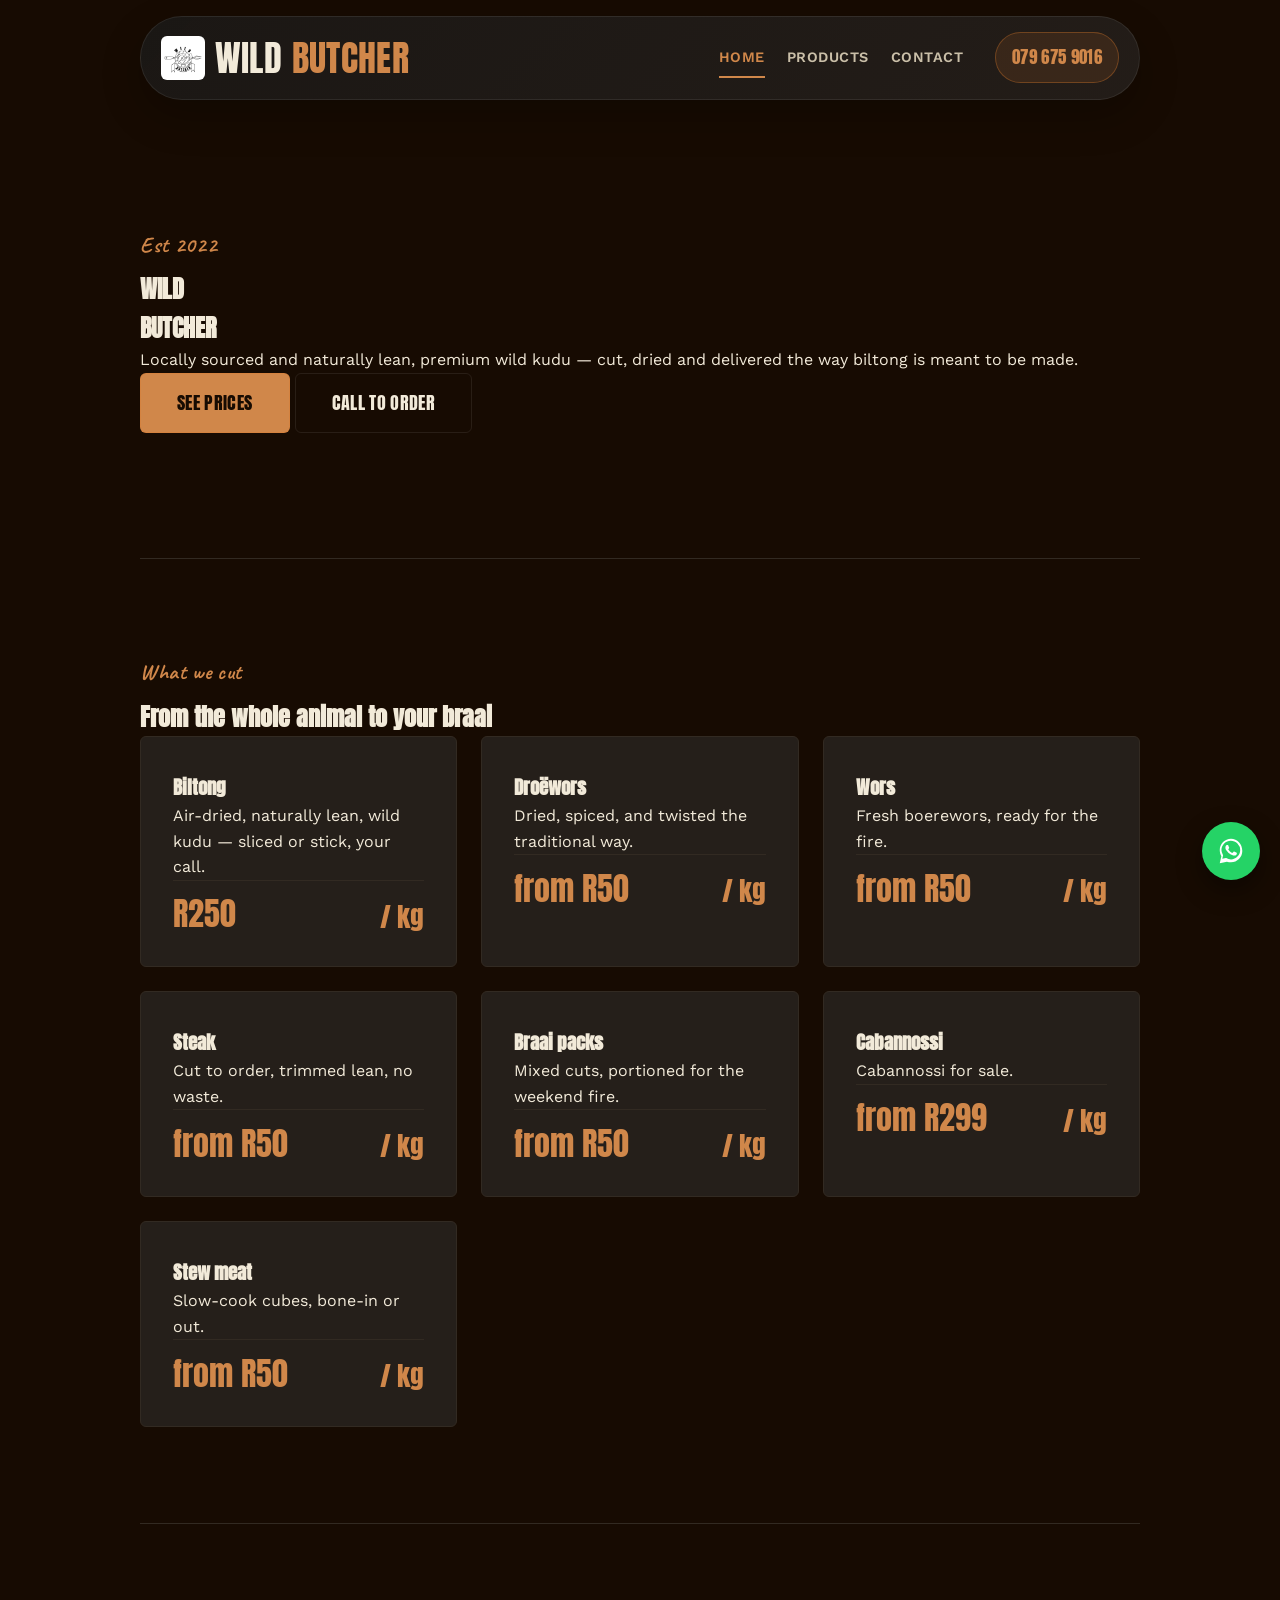
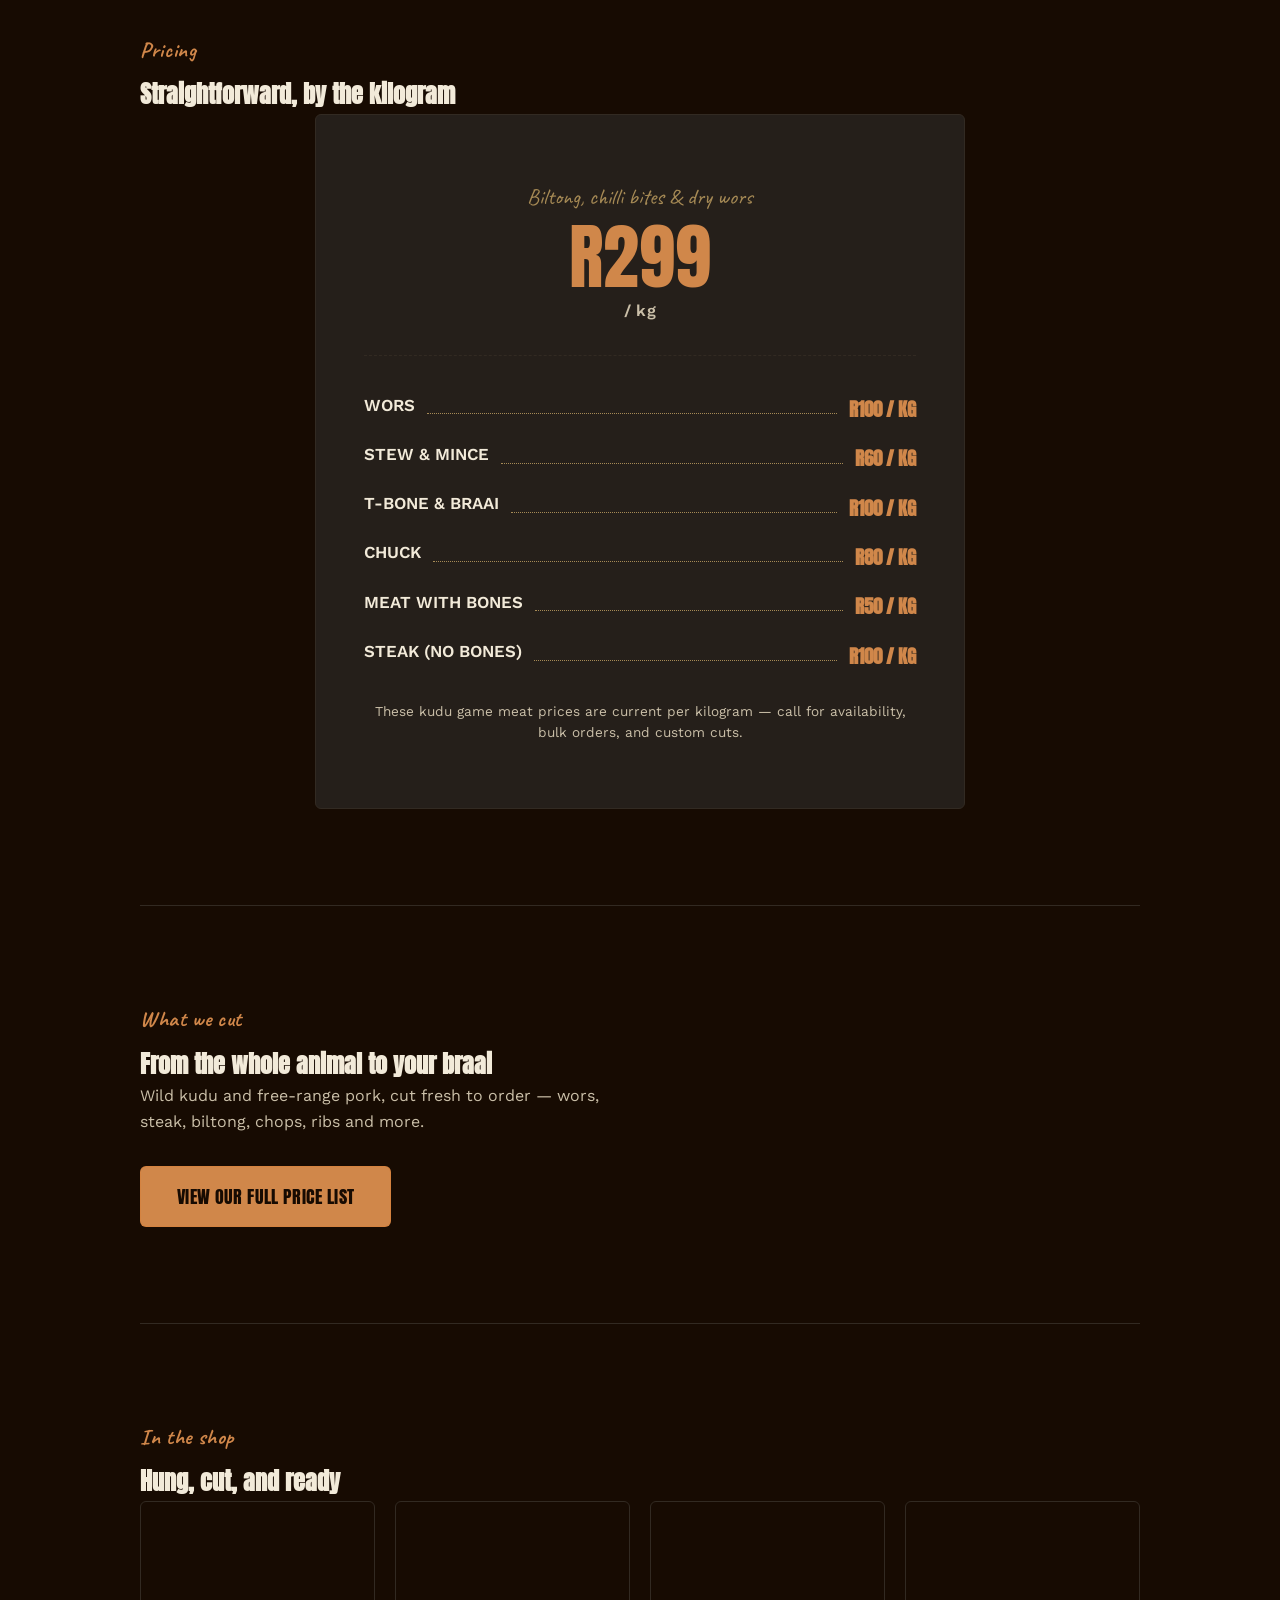
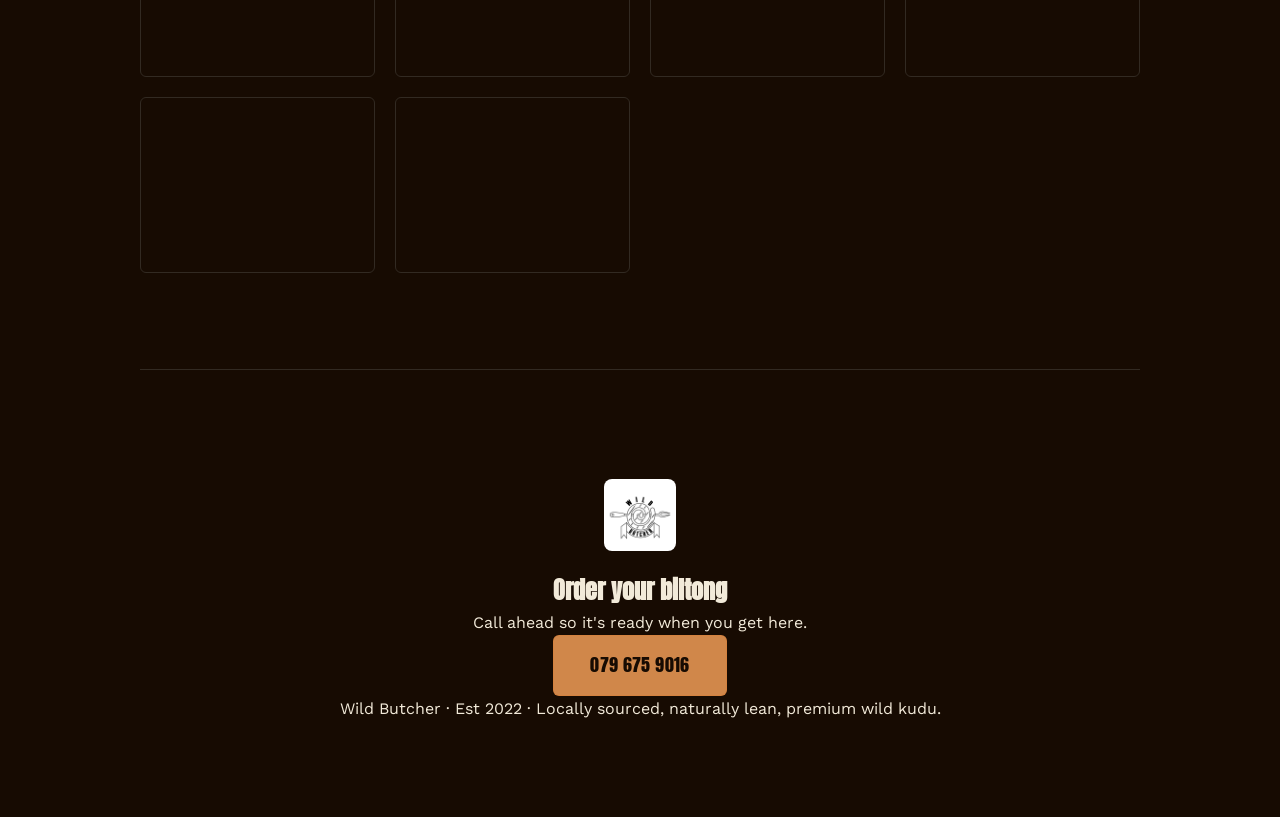
==== commit 14deac81: "Update product prices and descriptions in index.html and products.js" ====
--- a/index.html
+++ b/index.html
@@ -114,25 +114,31 @@
 
     <div class="pricing-panel">
       <div class="pricing-hero-price">
-        <span class="script">Biltong only</span>
-        <span class="big-price">R250<small> / kg</small></span>
+        <span class="script">Biltong, chilli bites & dry wors</span>
+        <span class="big-price">R299<small> / kg</small></span>
       </div>
       <div class="pricing-divider" aria-hidden="true"></div>
       <div class="pricing-list">
         <div class="pricing-row">
-          <span>Wors</span><span class="dots"></span><span>R50 / kg</span>
-        </div>
-        <div class="pricing-row">
-          <span>Steak</span><span class="dots"></span><span>R50 / kg</span>
-        </div>
-        <div class="pricing-row">
-          <span>Braai meat</span><span class="dots"></span><span>R50 / kg</span>
-        </div>
-        <div class="pricing-row">
-          <span>Stew meat</span><span class="dots"></span><span>R50 / kg</span>
+          <span>Wors</span><span class="dots"></span><span>R100 / kg</span>
+        </div>
+        <div class="pricing-row">
+          <span>Stew &amp; mince</span><span class="dots"></span><span>R60 / kg</span>
+        </div>
+        <div class="pricing-row">
+          <span>T-bone &amp; braai</span><span class="dots"></span><span>R100 / kg</span>
+        </div>
+        <div class="pricing-row">
+          <span>Chuck</span><span class="dots"></span><span>R80 / kg</span>
+        </div>
+        <div class="pricing-row">
+          <span>Meat with bones</span><span class="dots"></span><span>R50 / kg</span>
+        </div>
+        <div class="pricing-row">
+          <span>Steak (no bones)</span><span class="dots"></span><span>R100 / kg</span>
         </div>
       </div>
-      <p class="pricing-note">All cuts other than biltong start from R50 per kilogram — call for current availability and bulk orders.</p>
+      <p class="pricing-note">These kudu game meat prices are current per kilogram — call for availability, bulk orders, and custom cuts.</p>
     </div>
   </section>
   <!-- SEE OUR PRODUCTS CTA -->
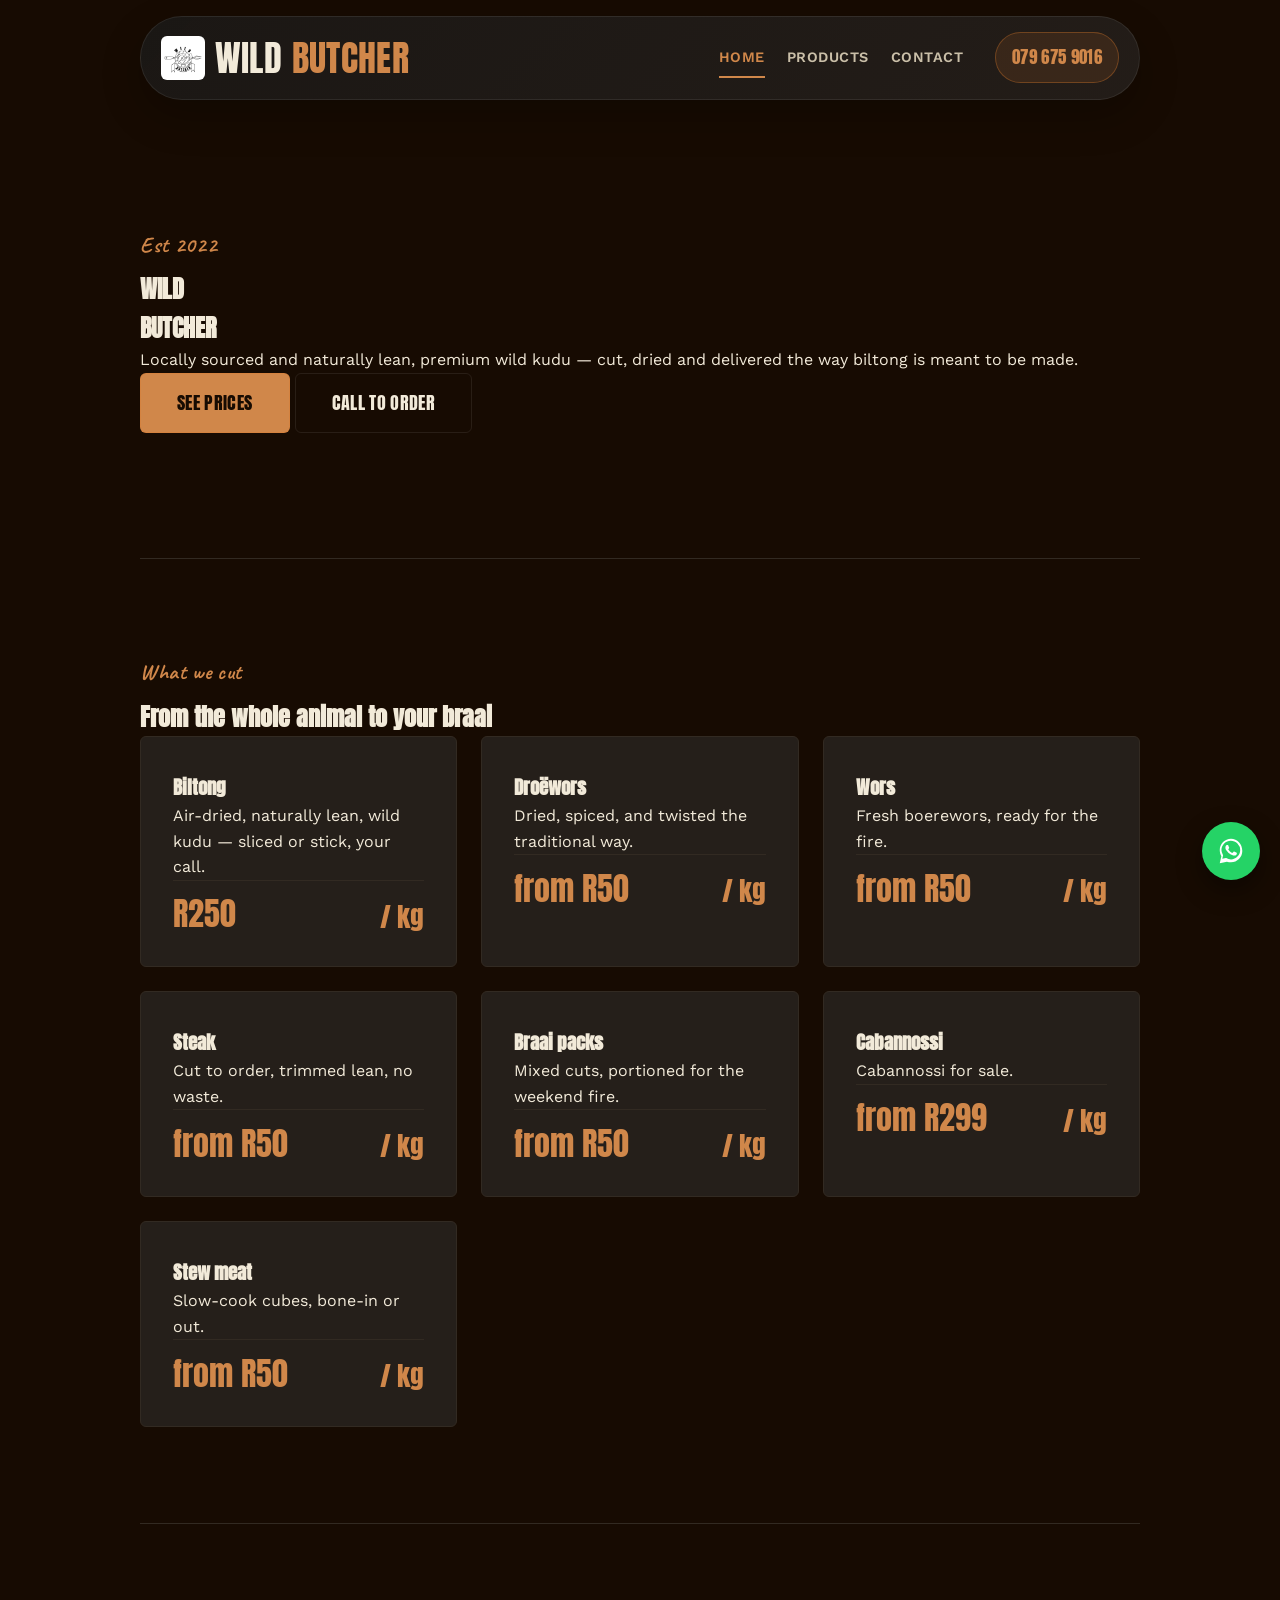
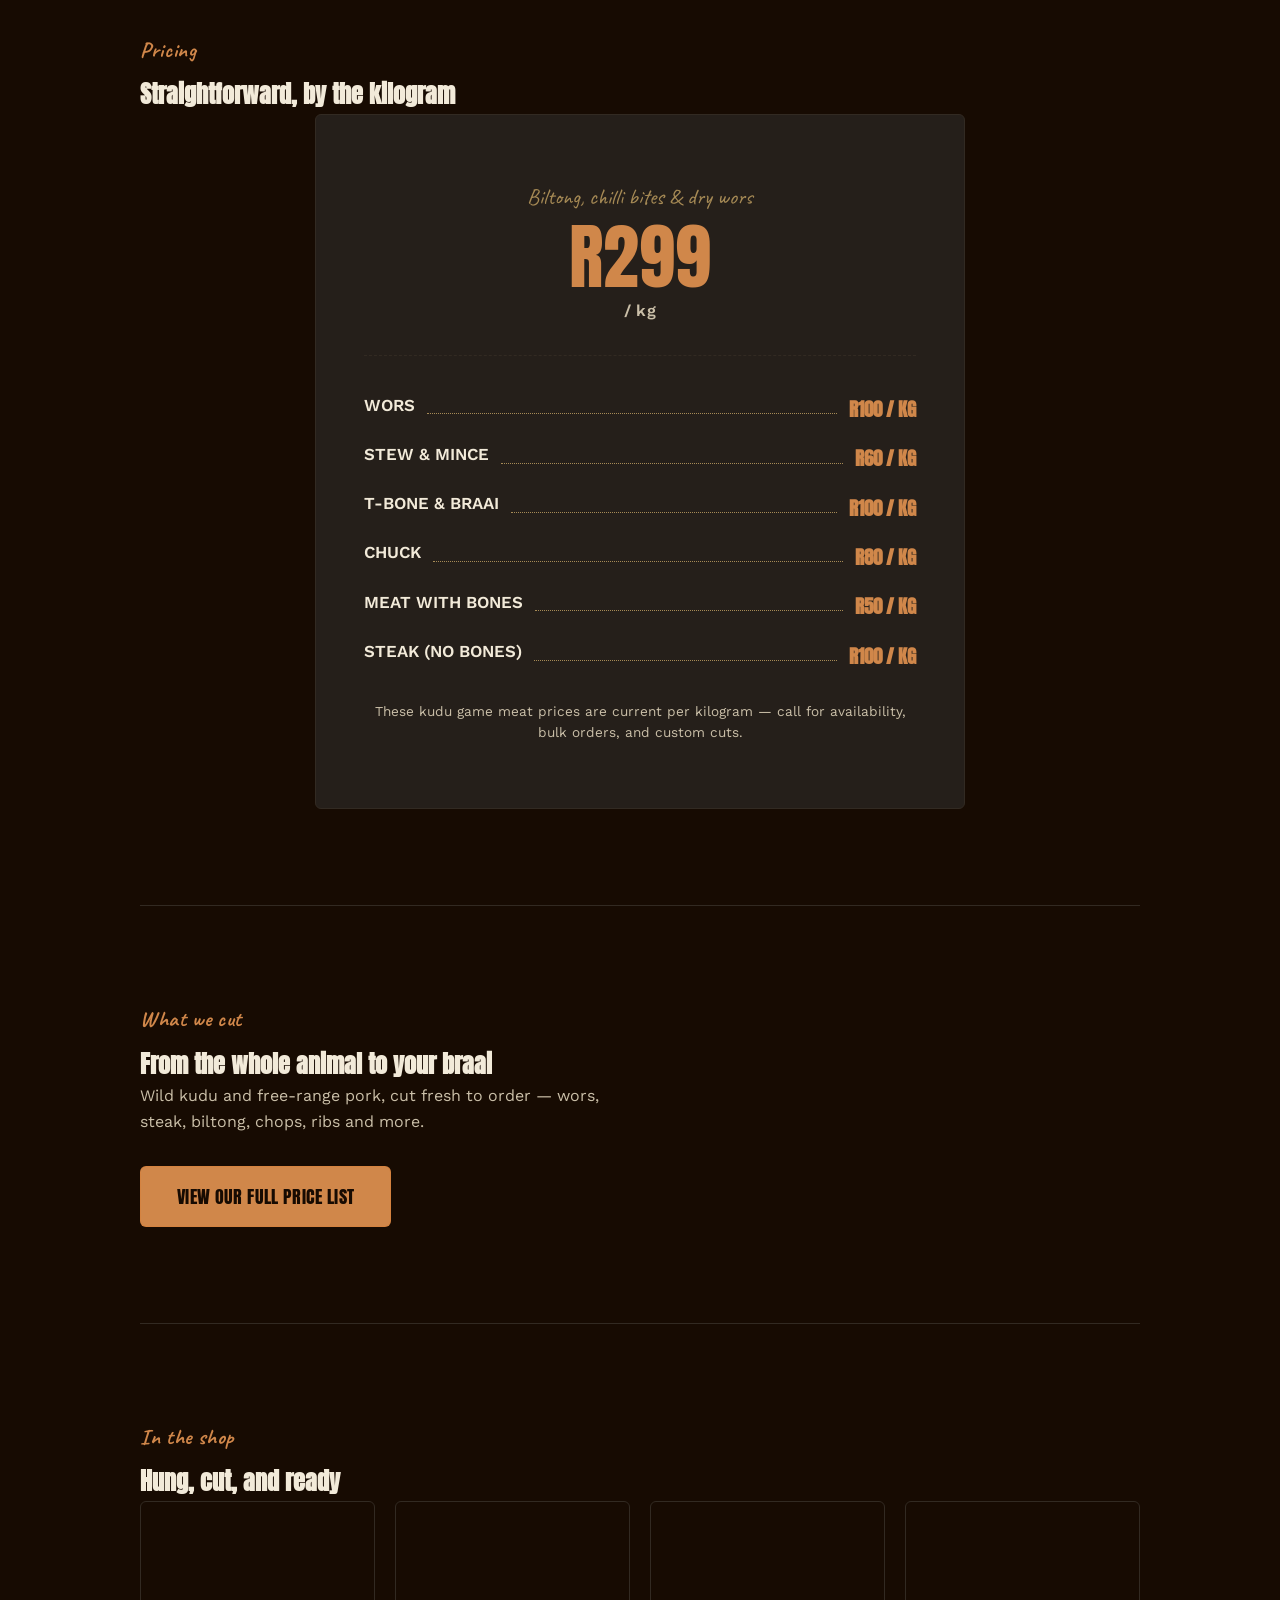
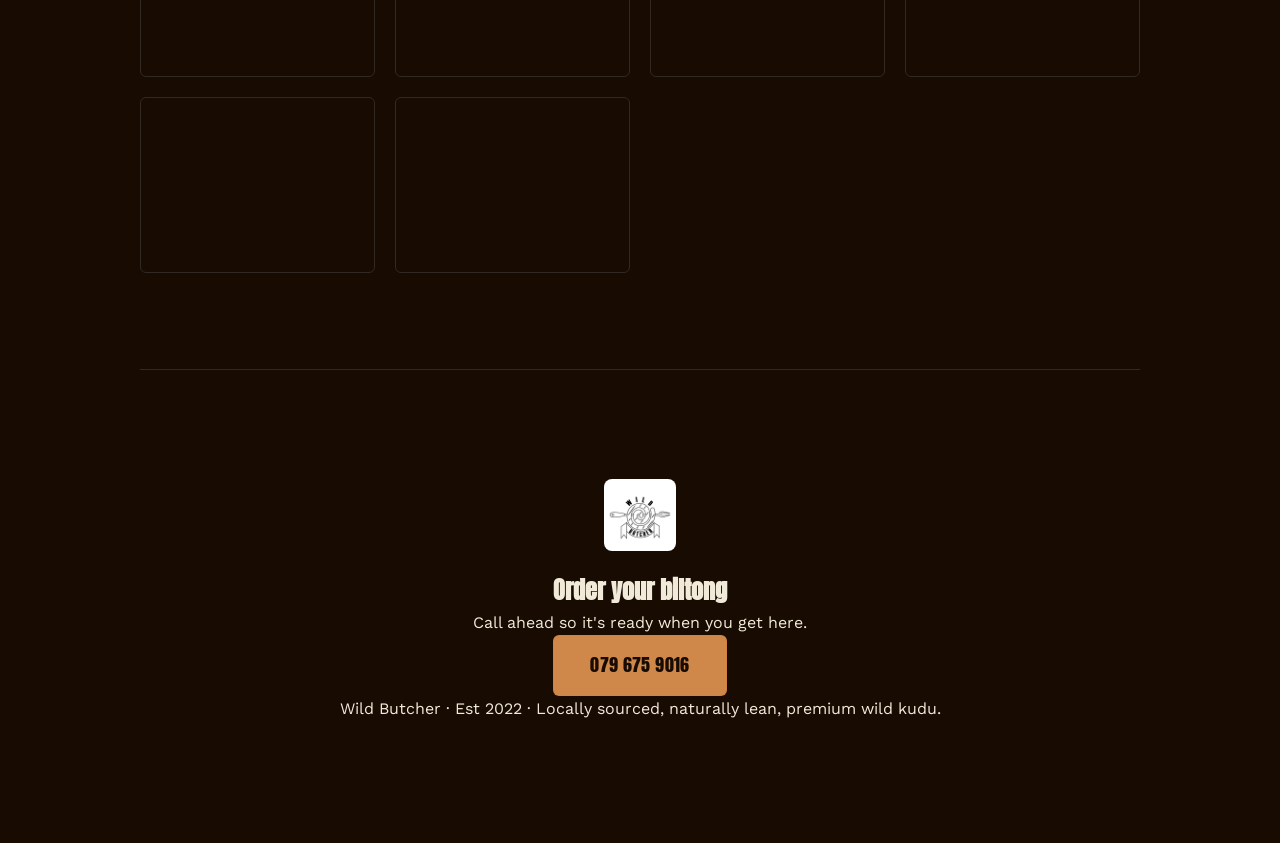
==== commit d8c8cb75: "added pork rashes image" ====
--- a/index.html
+++ b/index.html
@@ -182,6 +182,13 @@
     </div>
   </footer>
 
+  <!--Email link-->
+  <a href="mailto:g" class="email-float" aria-label="Email us">
+    <svg viewBox="0 0 32 32" xmlns="http://www.w3.org/2000/svg" aria-hidden="true">
+      <path d="M3 4h26v18h-26zm24 2v14h-24v-14h24zm-10 4l-8 5.5 8 5.5v-11z"/>
+    </svg>
+  </a>
+
 <!--Whatsapp button-->
   <a
     href="https://wa.me/27796759016?text=Hello%20Wild%20Butcher%2C%20I%20would%20like%20to%20place%20an%20order"
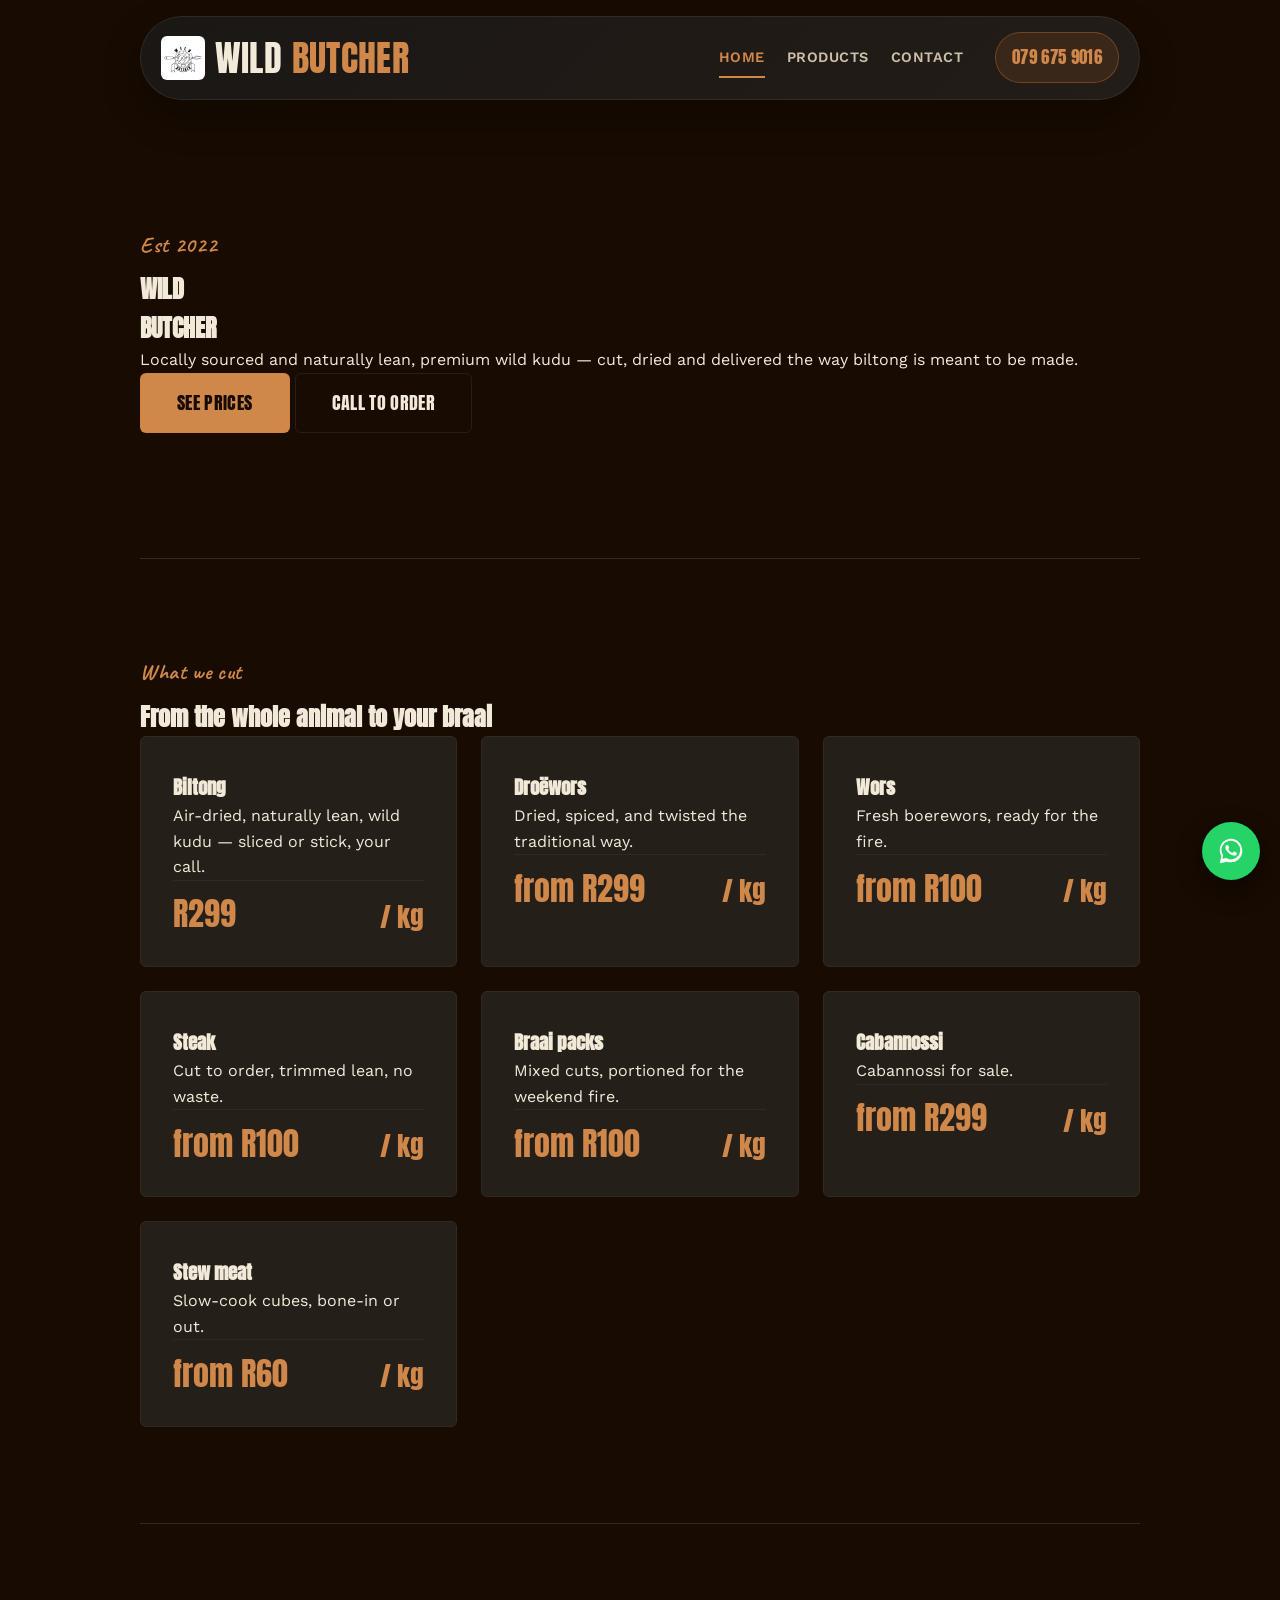
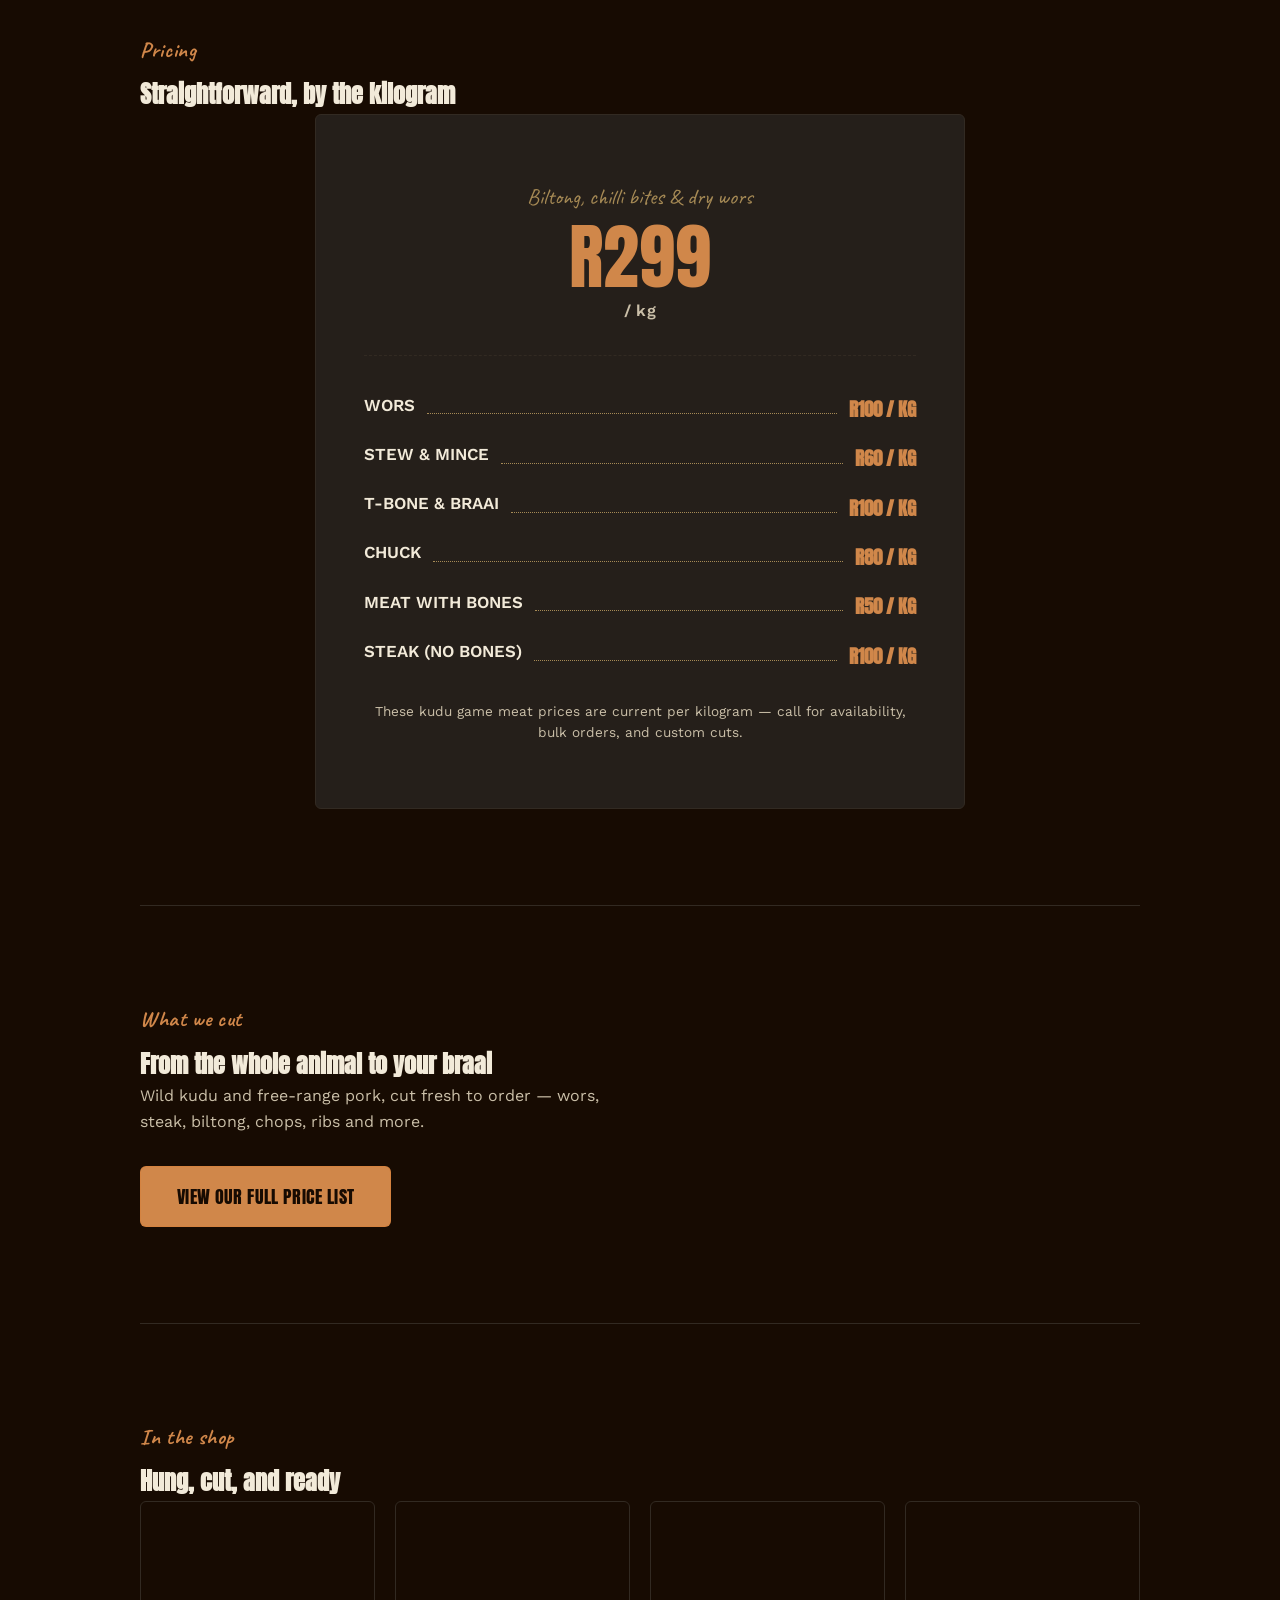
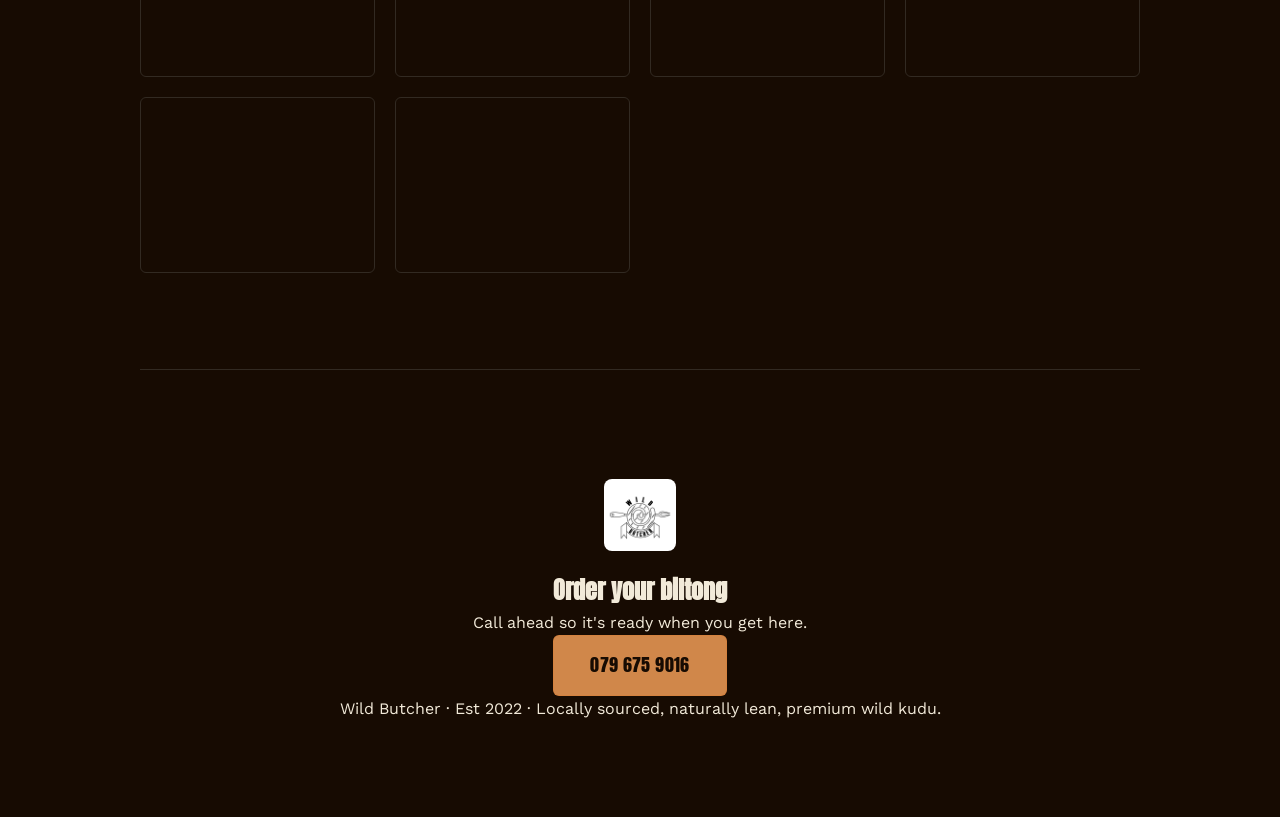
==== commit 8bbb1156: "update prices on products" ====
--- a/index.html
+++ b/index.html
@@ -56,35 +56,35 @@
         <div class="product-swatch swatch-biltong"></div>
         <h3>Biltong</h3>
         <p>Air-dried, naturally lean, wild kudu — sliced or stick, your call.</p>
-        <span class="price-tag">R250 <small>/ kg</small></span>
+        <span class="price-tag">R299 <small>/ kg</small></span>
       </article>
 
       <article class="product-card">
         <div class="product-swatch swatch-droewors"></div>
         <h3>Droëwors</h3>
         <p>Dried, spiced, and twisted the traditional way.</p>
-        <span class="price-tag price-tag--muted">from R50 <small>/ kg</small></span>
+        <span class="price-tag price-tag--muted">from R299 <small>/ kg</small></span>
       </article>
 
       <article class="product-card">
         <div class="product-swatch swatch-wors"></div>
         <h3>Wors</h3>
         <p>Fresh boerewors, ready for the fire.</p>
-        <span class="price-tag price-tag--muted">from R50 <small>/ kg</small></span>
+        <span class="price-tag price-tag--muted">from R100 <small>/ kg</small></span>
       </article>
 
       <article class="product-card">
         <div class="product-swatch swatch-steak"></div>
         <h3>Steak</h3>
         <p>Cut to order, trimmed lean, no waste.</p>
-        <span class="price-tag price-tag--muted">from R50 <small>/ kg</small></span>
+        <span class="price-tag price-tag--muted">from R100 <small>/ kg</small></span>
       </article>
 
       <article class="product-card">
         <div class="product-swatch swatch-braai"></div>
         <h3>Braai packs</h3>
         <p>Mixed cuts, portioned for the weekend fire.</p>
-        <span class="price-tag price-tag--muted">from R50 <small>/ kg</small></span>
+        <span class="price-tag price-tag--muted">from R100 <small>/ kg</small></span>
       </article>
 	  
 	   <article class="product-card">
@@ -98,7 +98,7 @@
         <div class="product-swatch swatch-stew"></div>
         <h3>Stew meat</h3>
         <p>Slow-cook cubes, bone-in or out.</p>
-        <span class="price-tag price-tag--muted">from R50 <small>/ kg</small></span>
+        <span class="price-tag price-tag--muted">from R60 <small>/ kg</small></span>
       </article>
     </div>
   </section>
@@ -182,13 +182,6 @@
     </div>
   </footer>
 
-  <!--Email link-->
-  <a href="mailto:g" class="email-float" aria-label="Email us">
-    <svg viewBox="0 0 32 32" xmlns="http://www.w3.org/2000/svg" aria-hidden="true">
-      <path d="M3 4h26v18h-26zm24 2v14h-24v-14h24zm-10 4l-8 5.5 8 5.5v-11z"/>
-    </svg>
-  </a>
-
 <!--Whatsapp button-->
   <a
     href="https://wa.me/27796759016?text=Hello%20Wild%20Butcher%2C%20I%20would%20like%20to%20place%20an%20order"
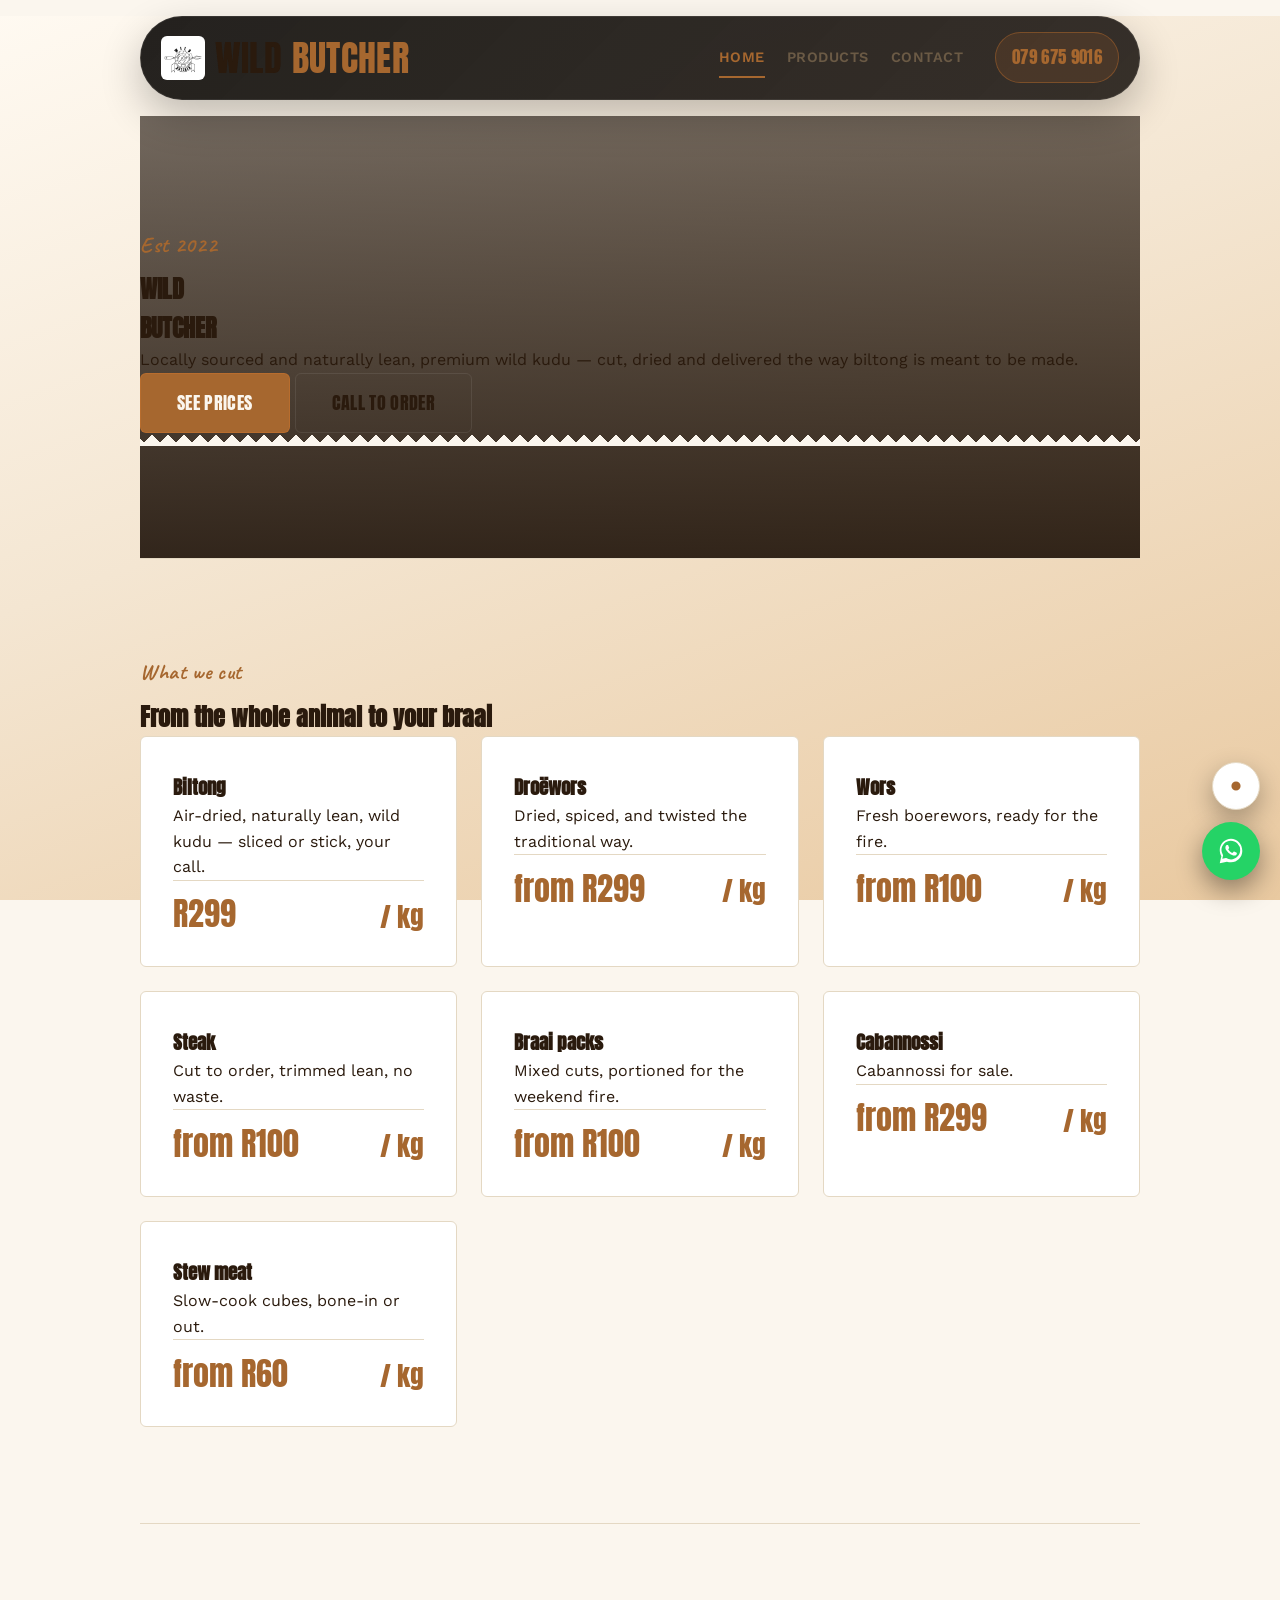
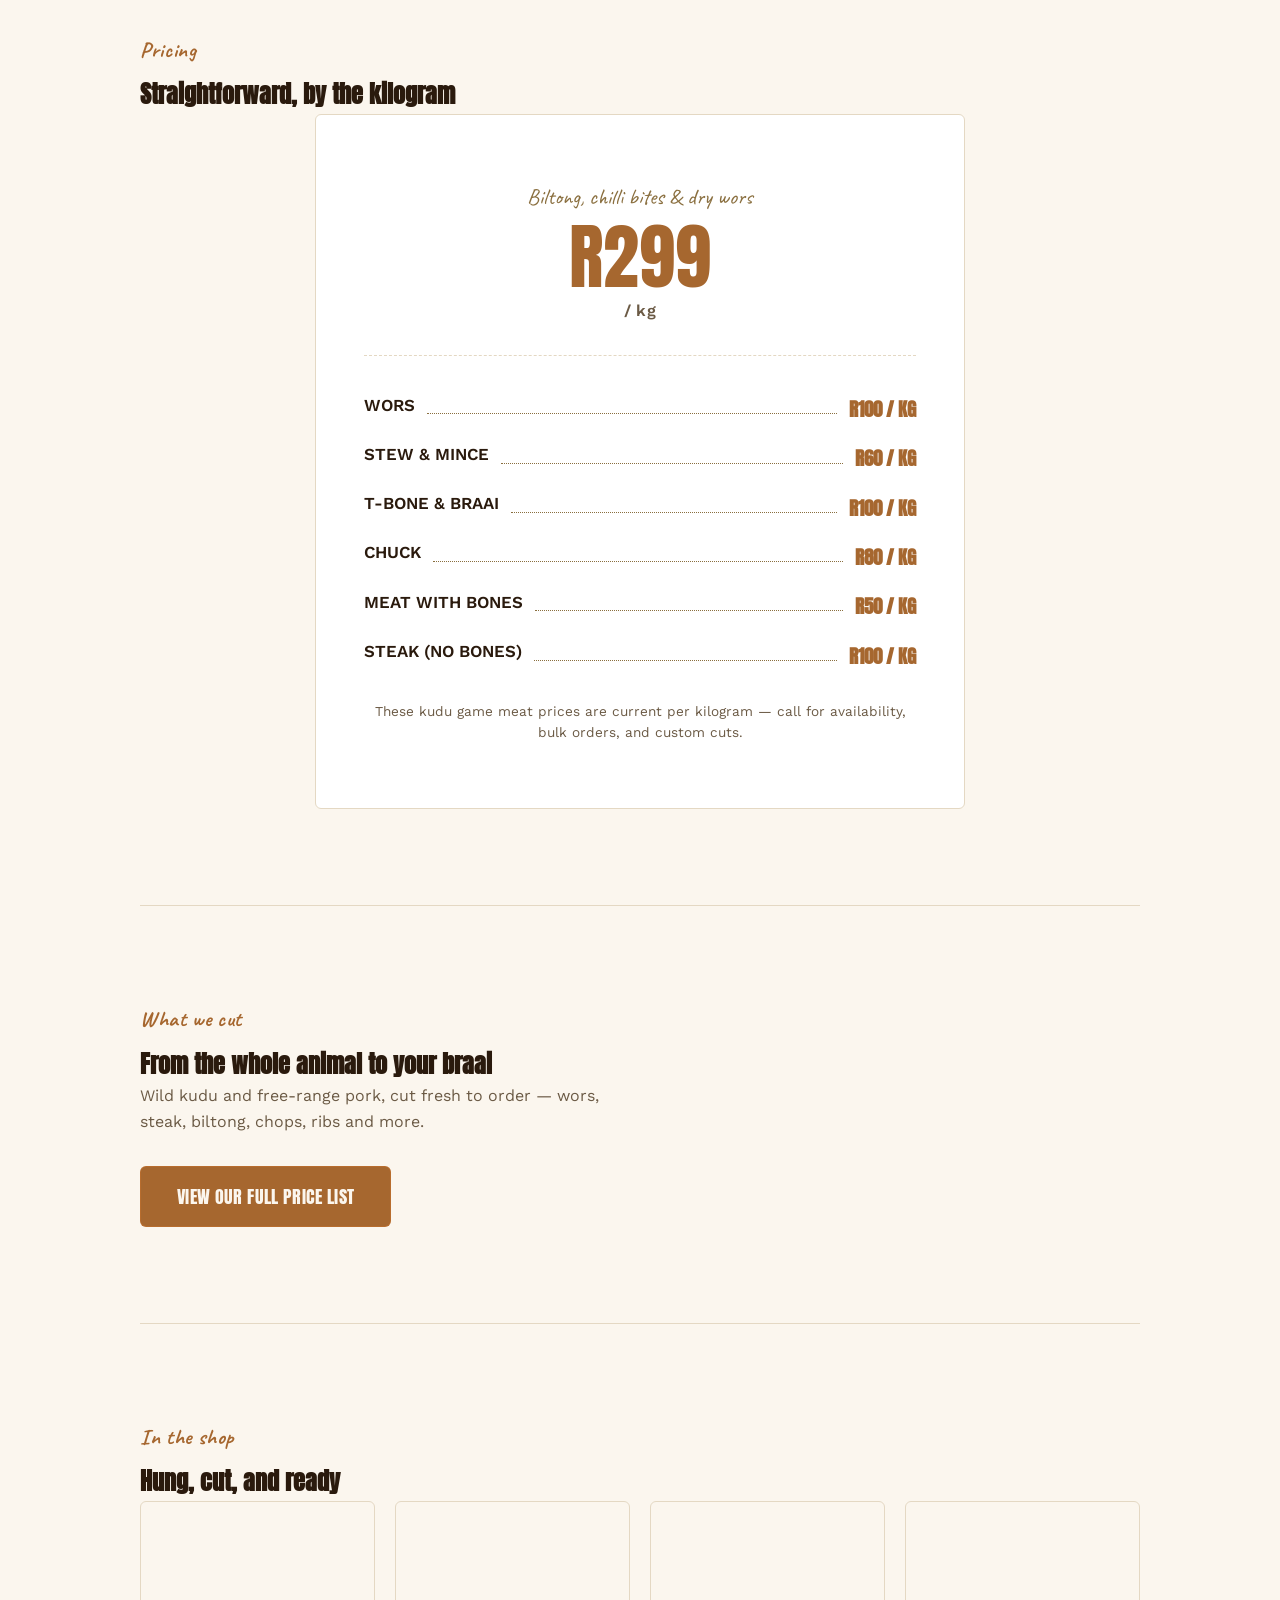
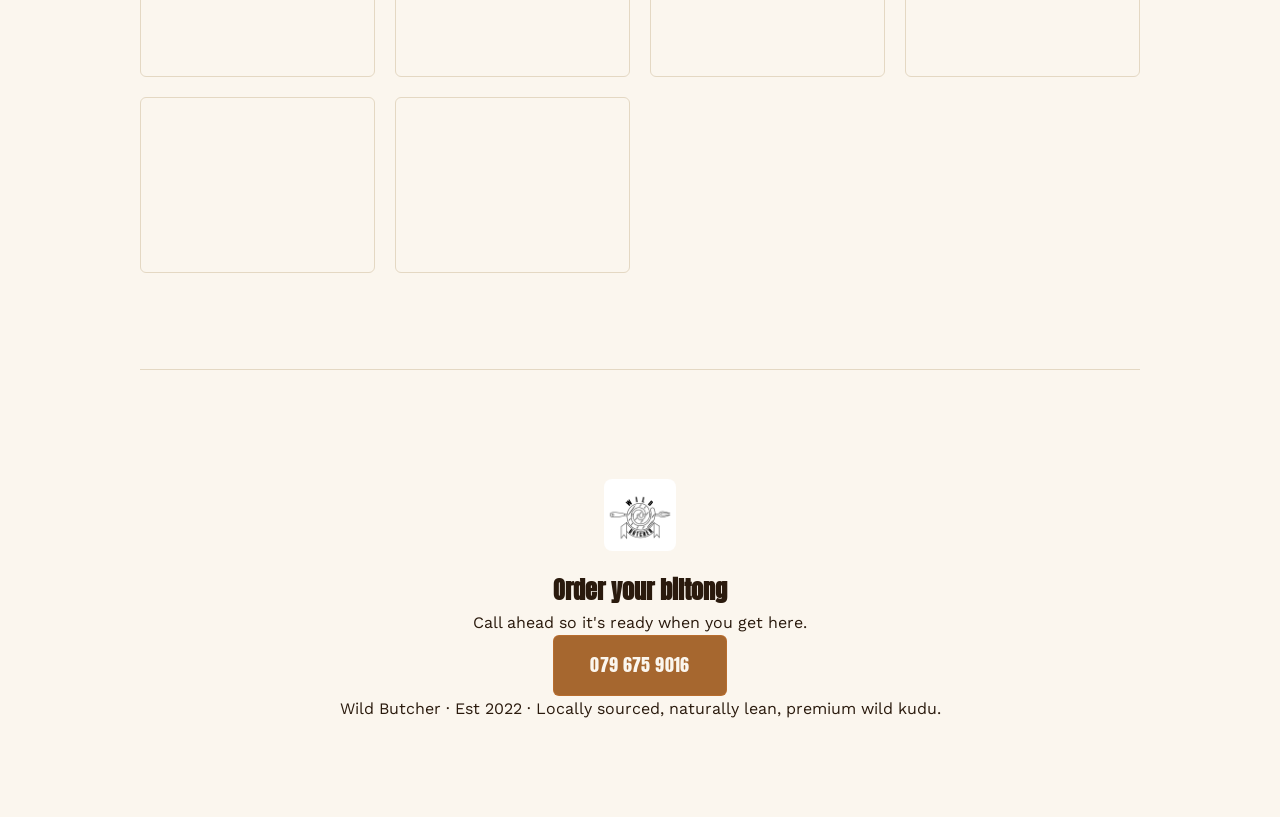
==== commit e3ace60f: "Yin and Yang styles, Button calib., Background" ====
--- a/index.html
+++ b/index.html
@@ -182,6 +182,12 @@
     </div>
   </footer>
 
+<!-- Theme toggle -->
+  <button id="theme-toggle" class="theme-toggle" type="button" aria-label="Toggle light/dark mode">
+    <svg class="icon-moon" viewBox="0 0 24 24" aria-hidden="true"><path d="M21 12.79A9 9 0 1111.21 3 7 7 0 0021 12.79z"/></svg>
+    <svg class="icon-sun" viewBox="0 0 24 24" aria-hidden="true"><path d="M12 4V2m0 20v-2m8-8h2M2 12h2m14.14-6.14l1.42-1.42M4.44 19.56l1.42-1.42M19.56 19.56l-1.42-1.42M4.44 4.44L5.86 5.86M12 17a5 5 0 100-10 5 5 0 000 10z"/></svg>
+  </button>
+
 <!--Whatsapp button-->
   <a
     href="https://wa.me/27796759016?text=Hello%20Wild%20Butcher%2C%20I%20would%20like%20to%20place%20an%20order"
@@ -196,6 +202,7 @@
 
   <script src="navDrawer.js"></script>
   <script src="script.js"></script>
+  <script src="theme-toggle.js"></script>
 
 </body>
 </html>
--- a/style.css
+++ b/style.css
@@ -22,6 +22,40 @@
 
   --focus-ring: 3px solid var(--ember);
   --radius: 6px;
+
+  /* Page background gradient (dark mode default) — brown-to-charcoal so
+     there's always visible depth even before/without the hero photo loads */
+  --bg-gradient: linear-gradient(160deg, #2b1608 0%, #1c0e04 45%, var(--charcoal) 100%);
+}
+
+/* ---------- Light Mode Tokens ---------- */
+html[data-theme="light"] {
+  --charcoal: #fbf6ee;        /* page background — warm off-white */
+  --charcoal-2: #ffffff;      /* card / panel background */
+  --charcoal-3: #e4d8c3;      /* borders and hairlines on light surfaces */
+  --bone: #2a1a0d;            /* primary text on light backgrounds */
+  --bone-dim: #6b5a45;        /* secondary / muted text on light backgrounds */
+  --ember: #a6672f;           /* primary accent, deepened for contrast on white */
+  --ember-deep: #7a4a1e;
+  --brass: #8a6f3f;
+
+  --bg-gradient: linear-gradient(160deg, #fffaf2 0%, #f4e6d2 45%, #e9c9a0 100%);
+}
+
+/* Respect system preference when the user hasn't chosen manually yet */
+@media (prefers-color-scheme: light) {
+  html:not([data-theme]) {
+    --charcoal: #fbf6ee;
+    --charcoal-2: #ffffff;
+    --charcoal-3: #e4d8c3;
+    --bone: #2a1a0d;
+    --bone-dim: #6b5a45;
+    --ember: #a6672f;
+    --ember-deep: #7a4a1e;
+    --brass: #8a6f3f;
+
+    --bg-gradient: linear-gradient(160deg, #fffaf2 0%, #f4e6d2 45%, #e9c9a0 100%);
+  }
 }
 
 /* ---------- Global Reset & Base ---------- */
@@ -34,16 +68,20 @@
 html {
   scroll-behavior: smooth;
   background-color: var(--charcoal);
+  transition: background-color 0.25s ease;
 }
 
 body {
   font-family: var(--font-body);
   background-color: var(--charcoal);
+  background-image: var(--bg-gradient);
+  background-attachment: fixed;
   color: var(--bone);
   -webkit-font-smoothing: antialiased;
   -moz-osx-font-smoothing: grayscale;
   padding: 0 1.5rem;
   line-height: 1.6;
+  transition: background-color 0.25s ease, color 0.25s ease;
 }
 
 a {
@@ -1285,6 +1323,63 @@
     height: 26px;
   }
 }
+
+/* ---------- Floating Theme Toggle (sits above WhatsApp button) ---------- */
+.theme-toggle {
+  position: fixed;
+  right: 1.25rem;
+  bottom: 5.625rem; /* 1.25rem (wa offset) + 3.625rem (wa height) + 0.75rem (gap) */
+  z-index: 150;
+  display: inline-flex;
+  align-items: center;
+  justify-content: center;
+  width: 48px;
+  height: 48px;
+  border-radius: 50%;
+  border: 1px solid var(--charcoal-3);
+  background-color: var(--charcoal-2);
+  color: var(--ember);
+  cursor: pointer;
+  box-shadow: 0 10px 26px rgba(0, 0, 0, 0.3);
+  transition: transform 0.15s ease, box-shadow 0.15s ease, background-color 0.25s ease, color 0.25s ease;
+}
+
+.theme-toggle:hover {
+  transform: scale(1.06);
+  box-shadow: 0 14px 32px rgba(0, 0, 0, 0.35);
+}
+
+.theme-toggle:focus-visible {
+  outline: var(--focus-ring);
+  outline-offset: 3px;
+}
+
+.theme-toggle svg {
+  width: 22px;
+  height: 22px;
+  fill: currentColor;
+}
+
+/* Swap which icon shows based on active theme */
+.theme-toggle .icon-sun { display: none; }
+.theme-toggle .icon-moon { display: block; }
+
+html[data-theme="light"] .theme-toggle .icon-sun { display: block; }
+html[data-theme="light"] .theme-toggle .icon-moon { display: none; }
+
+@media (max-width: 640px) {
+  .theme-toggle {
+    right: 1rem;
+    bottom: 5rem; /* 1rem + 3.25rem + 0.75rem, matching mobile WhatsApp sizing */
+    width: 44px;
+    height: 44px;
+  }
+
+  .theme-toggle svg {
+    width: 20px;
+    height: 20px;
+  }
+}
 /* ---------- Product tile images ---------- */
 .product-tile {
   position: relative;
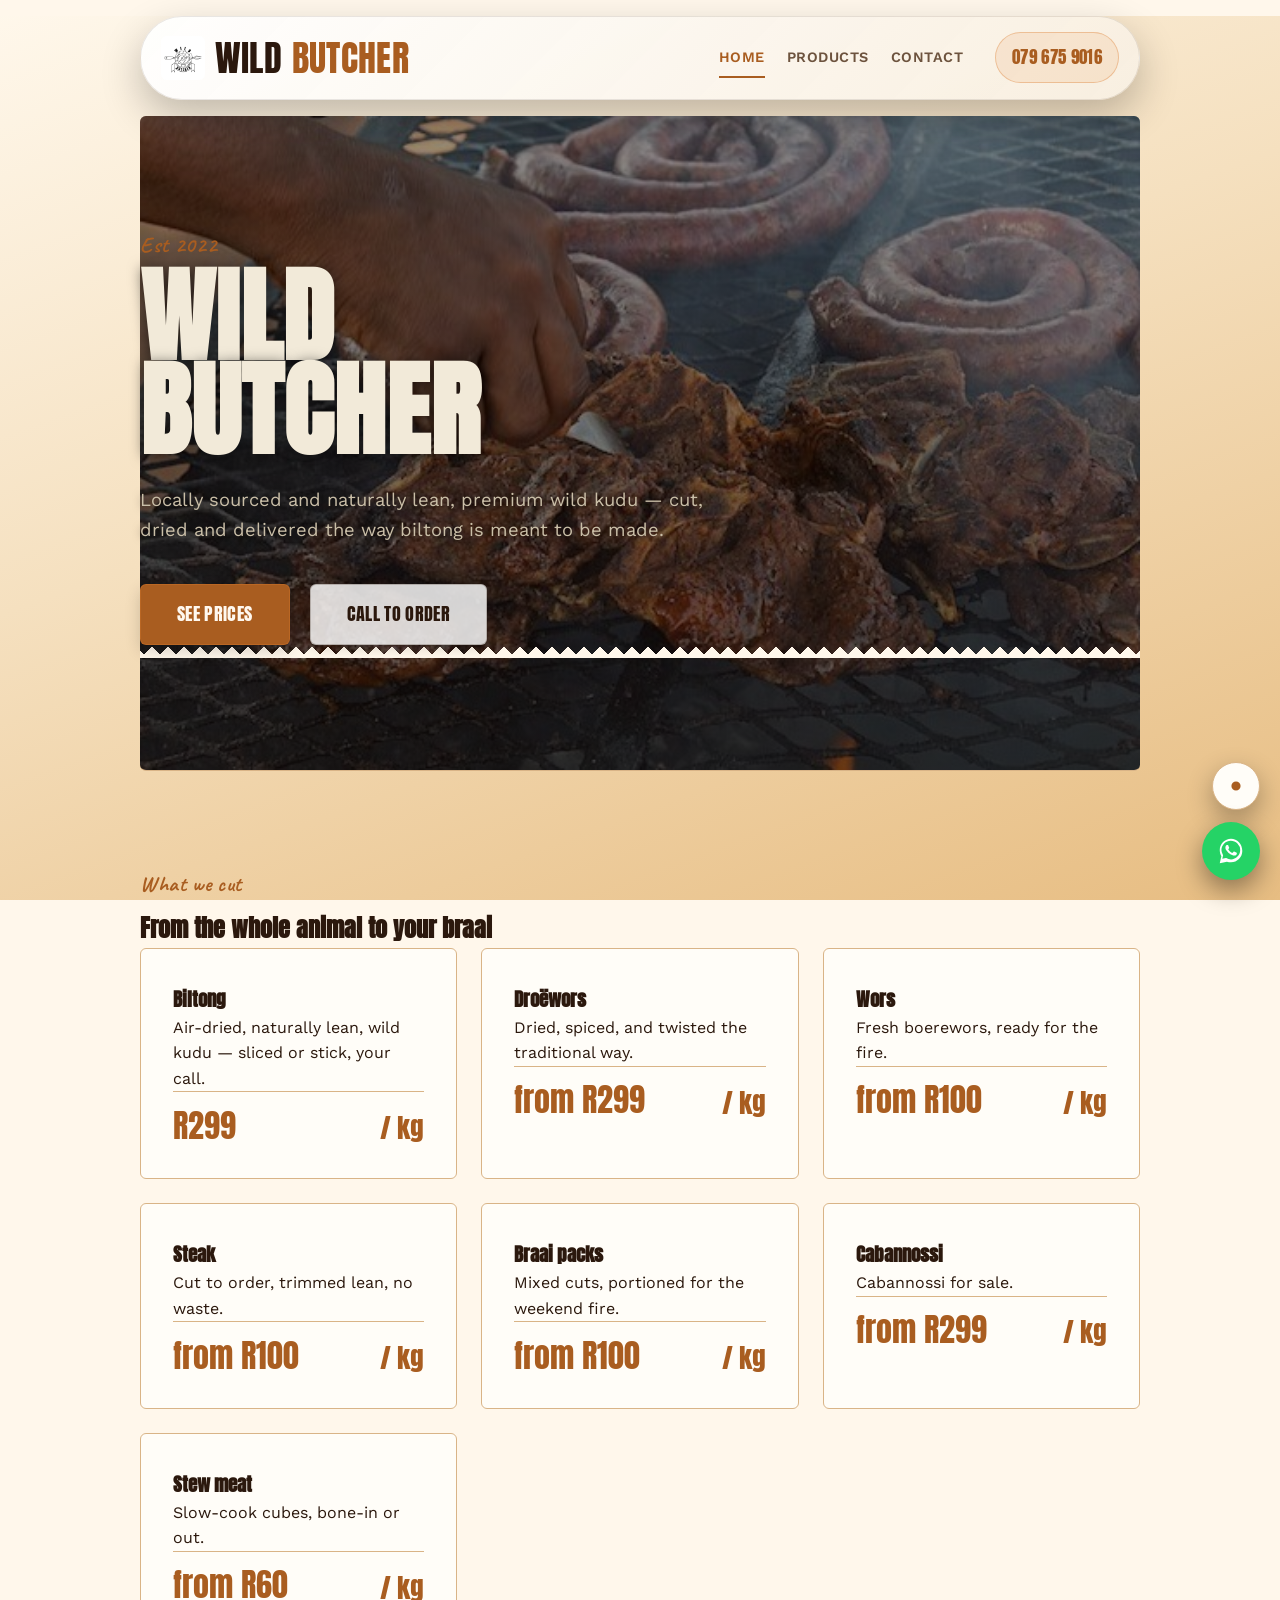
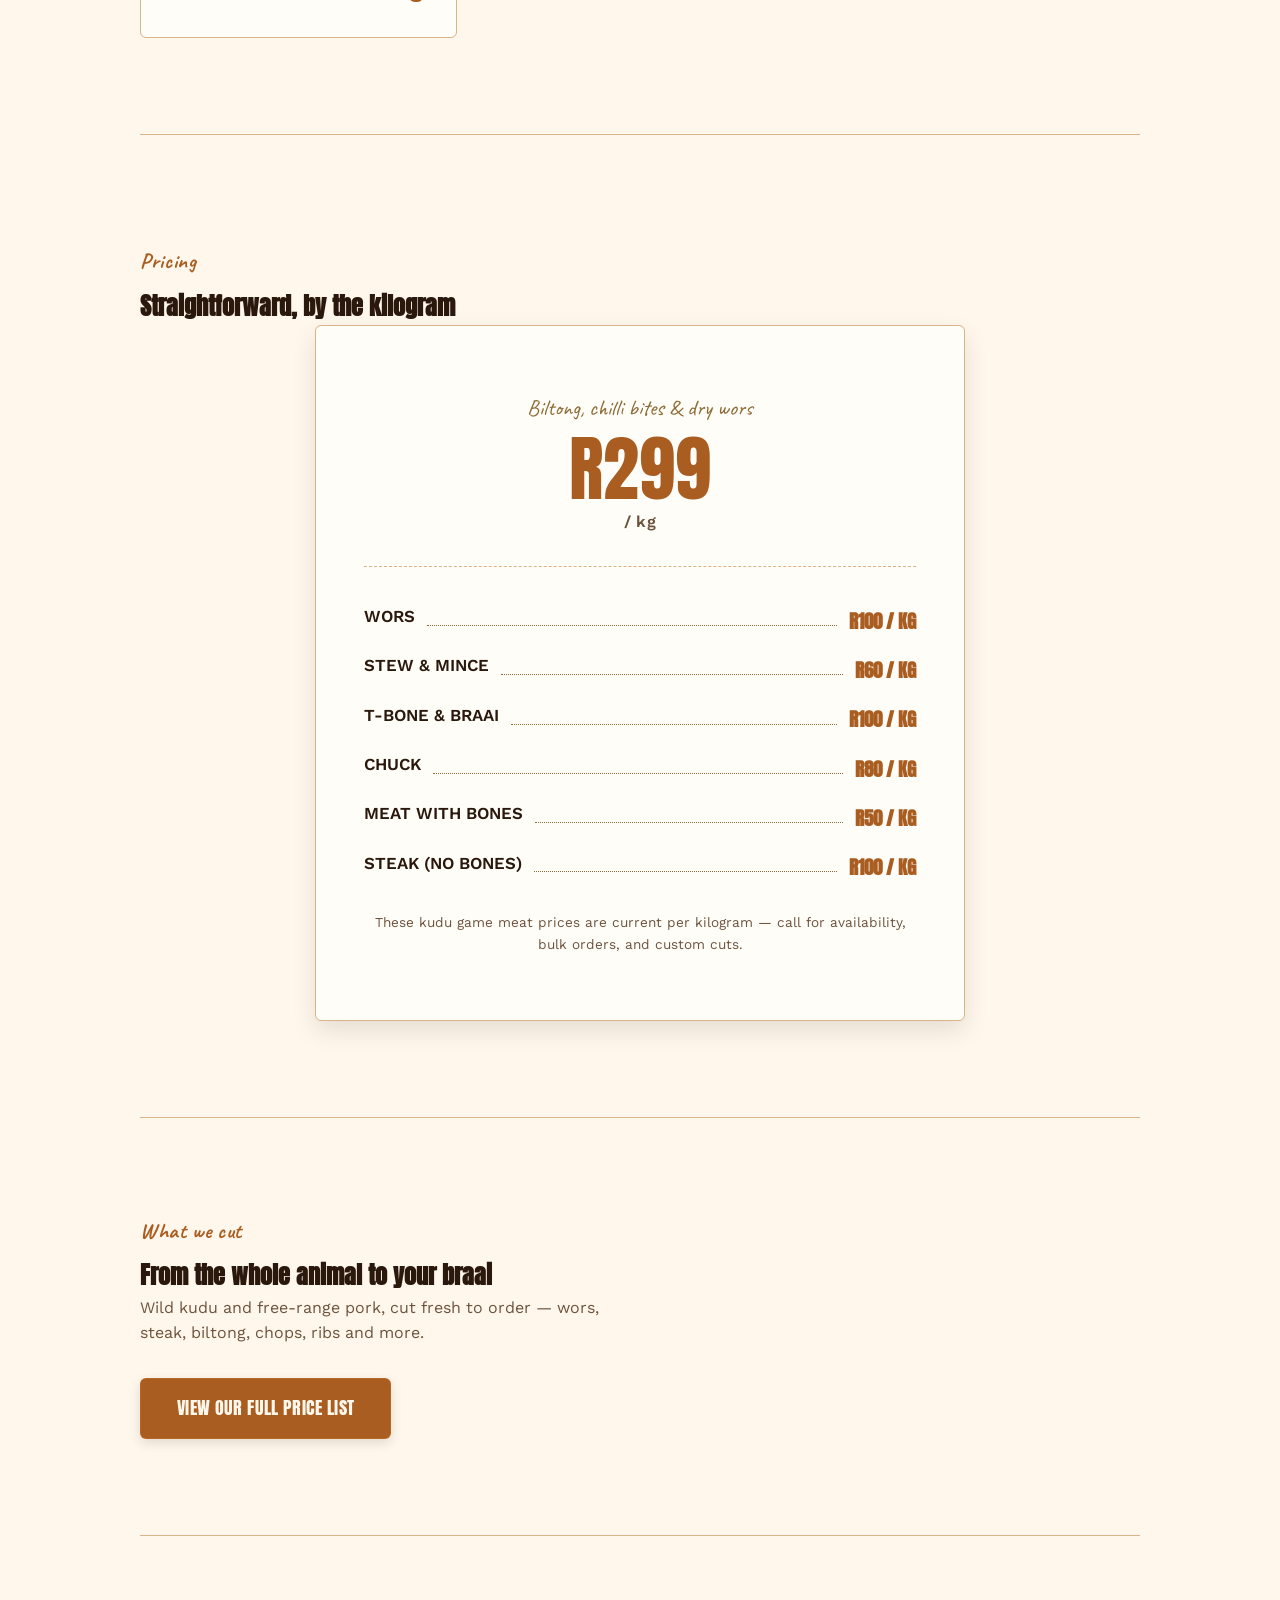
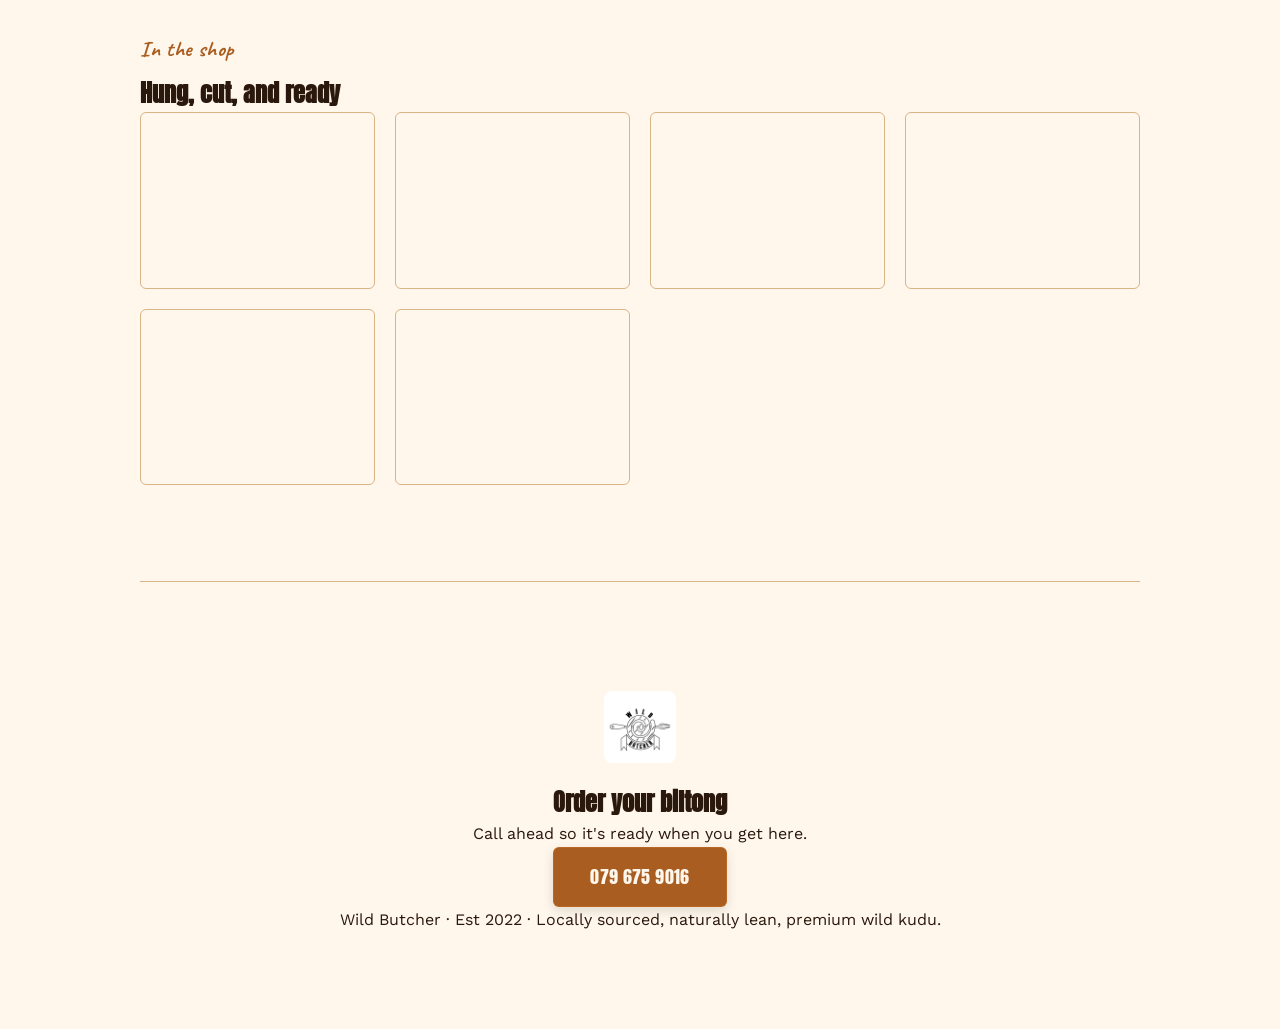
==== commit db33dac4: "feat: add page loader for improved user experience during content loading" ====
--- a/index.html
+++ b/index.html
@@ -10,6 +10,10 @@
 <link rel="stylesheet" href="style.css">
 </head>
 <body>
+  <div class="page-loader" id="pageLoader" aria-hidden="false" role="status">
+    <div class="loader-ring" aria-hidden="true"></div>
+    <p>Preparing your butcher shop experience…</p>
+  </div>
 
   <!-- NAV -->
   <header class="nav">
--- a/style.css
+++ b/style.css
@@ -7,14 +7,14 @@
 
 /* ---------- Design Tokens ---------- */
 :root {
-  --charcoal: #170b02;        /* page background — warm near-black, not pure black */
-  --charcoal-2: #251f1a;      /* card / panel background, one step lighter */
-  --charcoal-3: #322a22;      /* borders and hairlines on dark surfaces */
-  --bone: #f2ead9;            /* primary text on dark backgrounds */
-  --bone-dim: #cabfa8;        /* secondary / muted text on dark backgrounds */
-  --ember: #d0874a;           /* primary accent — the glow of the fire */
-  --ember-deep: #8a4413;      /* darker ember for hovers and depth */
-  --brass: #a68a55;           /* secondary accent — dividers, small labels */
+  --charcoal: #140700;        /* page background — deeper, richer near-black */
+  --charcoal-2: #2b180f;      /* card / panel background, clearly lifted */
+  --charcoal-3: #6a4528;      /* stronger borders and hairlines on dark surfaces */
+  --bone: #f7efe0;            /* primary text on dark backgrounds */
+  --bone-dim: #d8c7a6;        /* secondary / muted text on dark backgrounds */
+  --ember: #d97b2c;           /* primary accent — brighter ember glow */
+  --ember-deep: #9f4d13;      /* darker ember for hovers and depth */
+  --brass: #b48b4a;           /* secondary accent — dividers, small labels */
 
   --font-display: 'Anton', 'Arial Narrow', sans-serif;   /* stamped headline face */
   --font-script: 'Caveat', cursive;                       /* hand-marked chalk accent */
@@ -25,36 +25,51 @@
 
   /* Page background gradient (dark mode default) — brown-to-charcoal so
      there's always visible depth even before/without the hero photo loads */
-  --bg-gradient: linear-gradient(160deg, #2b1608 0%, #1c0e04 45%, var(--charcoal) 100%);
+  --bg-gradient: linear-gradient(160deg, #3b220d 0%, #1e0d04 45%, var(--charcoal) 100%);
+
+  /* Nav / floating-panel surfaces — these sit above the hero-style dark
+     overlay in dark mode, but need to flip to a light glass surface in
+     light mode along with the theme, unlike the hero's fixed overlay. */
+  --panel-glass-1: rgba(27, 24, 21, 0.96);
+  --panel-glass-2: rgba(37, 31, 26, 0.92);
+  --panel-border: rgba(255, 255, 255, 0.08);
 }
 
 /* ---------- Light Mode Tokens ---------- */
 html[data-theme="light"] {
-  --charcoal: #fbf6ee;        /* page background — warm off-white */
-  --charcoal-2: #ffffff;      /* card / panel background */
-  --charcoal-3: #e4d8c3;      /* borders and hairlines on light surfaces */
-  --bone: #2a1a0d;            /* primary text on light backgrounds */
-  --bone-dim: #6b5a45;        /* secondary / muted text on light backgrounds */
-  --ember: #a6672f;           /* primary accent, deepened for contrast on white */
-  --ember-deep: #7a4a1e;
-  --brass: #8a6f3f;
-
-  --bg-gradient: linear-gradient(160deg, #fffaf2 0%, #f4e6d2 45%, #e9c9a0 100%);
+  --charcoal: #fff7eb;        /* page background — warm off-white */
+  --charcoal-2: #fffdf8;      /* card / panel background */
+  --charcoal-3: #d9b487;      /* borders and hairlines on light surfaces */
+  --bone: #2b180d;            /* primary text on light backgrounds */
+  --bone-dim: #6d533e;        /* secondary / muted text on light backgrounds */
+  --ember: #a95d20;           /* primary accent, deepened for contrast on white */
+  --ember-deep: #7d4014;
+  --brass: #8d6b35;
+
+  --bg-gradient: linear-gradient(160deg, #fff8ec 0%, #f5e0bf 45%, #e7bd82 100%);
+
+  --panel-glass-1: rgba(255, 255, 255, 0.92);
+  --panel-glass-2: rgba(248, 240, 227, 0.88);
+  --panel-border: rgba(42, 26, 13, 0.1);
 }
 
 /* Respect system preference when the user hasn't chosen manually yet */
 @media (prefers-color-scheme: light) {
   html:not([data-theme]) {
-    --charcoal: #fbf6ee;
-    --charcoal-2: #ffffff;
-    --charcoal-3: #e4d8c3;
-    --bone: #2a1a0d;
-    --bone-dim: #6b5a45;
-    --ember: #a6672f;
-    --ember-deep: #7a4a1e;
-    --brass: #8a6f3f;
-
-    --bg-gradient: linear-gradient(160deg, #fffaf2 0%, #f4e6d2 45%, #e9c9a0 100%);
+--charcoal: #fff7eb;
+  --charcoal-2: #fffdf8;
+  --charcoal-3: #d9b487;
+  --bone: #2b180d;
+  --bone-dim: #6d533e;
+  --ember: #a95d20;
+  --ember-deep: #7d4014;
+  --brass: #8d6b35;
+
+  --bg-gradient: linear-gradient(160deg, #fff8ec 0%, #f5e0bf 45%, #e7bd82 100%);
+
+    --panel-glass-1: rgba(255, 255, 255, 0.92);
+    --panel-glass-2: rgba(248, 240, 227, 0.88);
+    --panel-border: rgba(42, 26, 13, 0.1);
   }
 }
 
@@ -84,6 +99,78 @@
   transition: background-color 0.25s ease, color 0.25s ease;
 }
 
+.page-loader {
+  position: fixed;
+  inset: 0;
+  z-index: 9999;
+  display: flex;
+  flex-direction: column;
+  align-items: center;
+  justify-content: center;
+  gap: 1rem;
+  padding: 2rem;
+  background: radial-gradient(circle at center, rgba(255, 255, 255, 0.12), rgba(0, 0, 0, 0.92));
+  color: #fff;
+  text-align: center;
+  backdrop-filter: blur(6px);
+  transition: opacity 0.4s ease, visibility 0.4s ease;
+}
+
+.page-loader.hidden {
+  opacity: 0;
+  visibility: hidden;
+  pointer-events: none;
+}
+
+.loader-ring {
+  width: 4rem;
+  height: 4rem;
+  border: 4px solid rgba(255, 255, 255, 0.18);
+  border-top-color: var(--ember);
+  border-radius: 50%;
+  animation: loader-spin 1s linear infinite;
+}
+
+.page-loader p {
+  max-width: 320px;
+  font-size: 0.95rem;
+  letter-spacing: 0.08em;
+  text-transform: uppercase;
+  color: #fff;
+}
+
+@keyframes loader-spin {
+  to { transform: rotate(360deg); }
+}
+
+.hero-content,
+.section-head,
+.product-card,
+.pricing-panel,
+.gallery-tile,
+.footer-inner {
+  opacity: 0;
+  transform: translateY(18px);
+  transition: opacity 0.6s ease, transform 0.6s ease;
+}
+
+body.page-loaded .hero-content,
+body.page-loaded .section-head,
+body.page-loaded .product-card,
+body.page-loaded .pricing-panel,
+body.page-loaded .gallery-tile,
+body.page-loaded .footer-inner {
+  opacity: 1;
+  transform: none;
+}
+
+body.page-loaded .hero-content { transition-delay: 0.15s; }
+body.page-loaded .section-head { transition-delay: 0.25s; }
+body.page-loaded .product-card { transition-delay: 0.3s; }
+body.page-loaded .pricing-panel { transition-delay: 0.35s; }
+body.page-loaded .gallery-tile { transition-delay: 0.4s; }
+body.page-loaded .footer-inner { transition-delay: 0.45s; }
+
 a {
   color: inherit;
   text-decoration: none;
@@ -106,9 +193,9 @@
   max-width: 1000px;
   margin: 1rem auto 1.5rem;
   padding: 1rem 1.25rem;
-  border: 1px solid rgba(255, 255, 255, 0.08);
+  border: 1px solid var(--panel-border);
   border-radius: 999px;
-  background: linear-gradient(135deg, rgba(27, 24, 21, 0.96), rgba(37, 31, 26, 0.92));
+  background: linear-gradient(135deg, var(--panel-glass-1), var(--panel-glass-2));
   backdrop-filter: blur(12px);
   box-shadow: 0 16px 40px rgba(0, 0, 0, 0.24);
 }
@@ -307,7 +394,7 @@
     align-items: flex-start;
     gap: 0.2rem;
     border-left: 1px solid var(--charcoal-3);
-    background: linear-gradient(180deg, rgba(27, 24, 21, 0.98), rgba(37, 31, 26, 0.98));
+    background: linear-gradient(180deg, var(--panel-glass-1), var(--panel-glass-2));
     box-shadow: -12px 0 36px rgba(0, 0, 0, 0.35);
     transform: translateX(100%);
     transition: transform 0.25s ease;
@@ -349,34 +436,77 @@
   padding: clamp(4rem, 10vw, 7rem) 0;
   border-bottom: 1px solid var(--charcoal-3);
   position: relative;
-  background-image: linear-gradient(180deg, rgba(23, 11, 2, 0.6), rgba(23, 11, 2, 0.88)), url('hero.jpg');
+  background-image: linear-gradient(180deg, rgba(23, 11, 2, 0.72), rgba(23, 11, 2, 0.92)), url('hero.jpg');
   background-size: cover;
   background-position: center;
   background-repeat: no-repeat;
-
-  &-title {
-    font-family: var(--font-display);
-    font-size: clamp(3.25rem, 11vw, 6.5rem);
-    text-transform: uppercase;
-    line-height: 0.9;
-    letter-spacing: 0.01em;
-    color: var(--bone);
-    margin-bottom: 1.75rem;
-    word-break: break-word;
-  }
-
-  &-tag {
-    font-size: clamp(1rem, 2vw, 1.15rem);
-    max-width: 600px;
-    margin-bottom: 2.5rem;
-    color: var(--bone-dim);
-  }
-
-  &-actions {
-    display: flex;
-    gap: 1.25rem;
-    flex-wrap: wrap;
-  }
+  border-radius: var(--radius);
+}
+
+html[data-theme="light"] .hero,
+html:not([data-theme]) .hero {
+  background-image: linear-gradient(180deg, rgba(20, 10, 4, 0.42), rgba(20, 10, 4, 0.64)), url('hero.jpg');
+}
+
+.hero-title {
+  font-family: var(--font-display);
+  font-size: clamp(3.25rem, 11vw, 6.5rem);
+  text-transform: uppercase;
+  line-height: 0.9;
+  letter-spacing: 0.01em;
+  color: #f2ead9; /* fixed white/cream — never follows the theme, client requirement */
+  text-shadow: 0 2px 14px rgba(0, 0, 0, 0.55);
+  margin-bottom: 1.75rem;
+  word-break: break-word;
+}
+
+.hero-tag {
+  font-size: clamp(1rem, 2vw, 1.15rem);
+  max-width: 600px;
+  margin-bottom: 2.5rem;
+  color: #cabfa8; /* fixed — same reason as .hero-title */
+  text-shadow: 0 1px 8px rgba(0, 0, 0, 0.5);
+}
+
+.hero-actions {
+  display: flex;
+  gap: 1.25rem;
+  flex-wrap: wrap;
+}
+
+.hero .eyebrow {
+  color: var(--ember);
+}
+
+.hero .btn-ghost {
+  color: #f2ead9;
+  background-color: rgba(23, 11, 2, 0.35);
+  border-color: rgba(242, 234, 217, 0.4);
+}
+
+.hero .btn-ghost:hover {
+  color: var(--ember);
+  border-color: var(--ember);
+}
+
+html[data-theme="light"] .hero .btn-ghost,
+html:not([data-theme]) .hero .btn-ghost {
+  color: var(--bone);
+  background-color: rgba(255, 255, 255, 0.82);
+  border-color: rgba(42, 26, 13, 0.22);
+}
+
+html[data-theme="light"] .hero .btn-ghost:hover,
+html:not([data-theme]) .hero .btn-ghost:hover {
+  color: var(--ember);
+  background-color: rgba(255, 255, 255, 0.95);
+  border-color: var(--ember);
+}
+
+html[data-theme="light"] .hero .btn-primary,
+html:not([data-theme]) .hero .btn-primary {
+  color: #fff8ef;
+  box-shadow: 0 6px 16px rgba(0, 0, 0, 0.16);
 }
 
 /* Hand-marked chalk accent, used sparingly for a single word or short phrase */
@@ -425,14 +555,22 @@
   border: 2px solid transparent;
   border-radius: var(--radius);
   cursor: pointer;
-  transition: background-color 0.15s ease, color 0.15s ease, border-color 0.15s ease, transform 0.1s ease;
+  transition: background-color 0.15s ease, color 0.15s ease, border-color 0.15s ease, transform 0.1s ease, box-shadow 0.15s ease;
   user-select: none;
+  box-shadow: 0 4px 12px rgba(0, 0, 0, 0.12);
 
   &-primary {
     background-color: var(--ember);
     color: var(--charcoal);
-
-    &:hover { background-color: #e8934c; }
+    border-color: rgba(255, 255, 255, 0.16);
+    box-shadow: 0 6px 16px rgba(0, 0, 0, 0.16);
+
+    &:hover {
+      background-color: var(--ember-deep);
+      color: #fff8ef;
+      transform: translateY(-1px);
+      box-shadow: 0 8px 18px rgba(0, 0, 0, 0.2);
+    }
 
     &:active { transform: scale(0.98); }
 
@@ -450,6 +588,7 @@
     &:hover {
       border-color: var(--ember);
       color: var(--ember);
+      background-color: rgba(217, 123, 44, 0.08);
     }
 
     &:focus-visible {
@@ -561,6 +700,7 @@
   border-radius: var(--radius);
   background-color: var(--charcoal-2);
   padding: clamp(2.5rem, 6vw, 4rem) clamp(1.5rem, 4vw, 3rem);
+  box-shadow: 0 10px 24px rgba(0, 0, 0, 0.1);
   max-width: 650px;
   margin: 0 auto;
   text-align: center;
@@ -679,6 +819,7 @@
   border-radius: var(--radius);
   background-color: var(--charcoal-2);
   padding: 2rem;
+  box-shadow: 0 8px 18px rgba(0, 0, 0, 0.08);
 
   h3 {
     font-family: var(--font-display);
@@ -828,9 +969,9 @@
   margin-top: 1rem;
   margin-bottom: 1rem;
   padding: 0.95rem 1.25rem;
-  border: 1px solid rgba(255, 255, 255, 0.08);
+  border: 1px solid var(--panel-border);
   border-radius: 999px;
-  background: linear-gradient(135deg, rgba(27, 24, 21, 0.96), rgba(37, 31, 26, 0.92));
+  background: linear-gradient(135deg, var(--panel-glass-1), var(--panel-glass-2));
   -webkit-backdrop-filter: none;
   backdrop-filter: none;
   box-shadow: 0 16px 40px rgba(0, 0, 0, 0.24);
@@ -972,7 +1113,7 @@
       align-items: flex-start;
       gap: 0.2rem;
       border-left: 1px solid var(--charcoal-3);
-      background: linear-gradient(180deg, rgba(27, 24, 21, 0.98), rgba(37, 31, 26, 0.98));
+      background: linear-gradient(180deg, var(--panel-glass-1), var(--panel-glass-2));
       box-shadow: -12px 0 36px rgba(0, 0, 0, 0.35);
       transform: translateX(100%);
       transition: transform 0.25s ease;
@@ -1128,14 +1269,14 @@
   font-family: var(--font-display);
   font-size: 1.15rem;
   text-transform: uppercase;
-  color: var(--bone);
+  color: #f2ead9; /* fixed — sits on a dark photo overlay in every theme */
   line-height: 1.1;
 }
 
 .tile-hint {
   display: block;
   font-size: 0.7rem;
-  color: var(--bone-dim);
+  color: #cabfa8; /* fixed — same reason as .tile-name */
   text-transform: uppercase;
   letter-spacing: 0.05em;
   margin-top: 0.2rem;
@@ -1180,7 +1321,7 @@
   bottom: 0;
   z-index: 201;
   width: min(420px, 100%);
-  background: linear-gradient(180deg, rgba(27, 24, 21, 0.99), rgba(37, 31, 26, 0.99));
+  background: var(--charcoal-2);
   border-left: 1px solid var(--charcoal-3);
   box-shadow: -12px 0 36px rgba(0, 0, 0, 0.35);
   padding: 1.5rem;
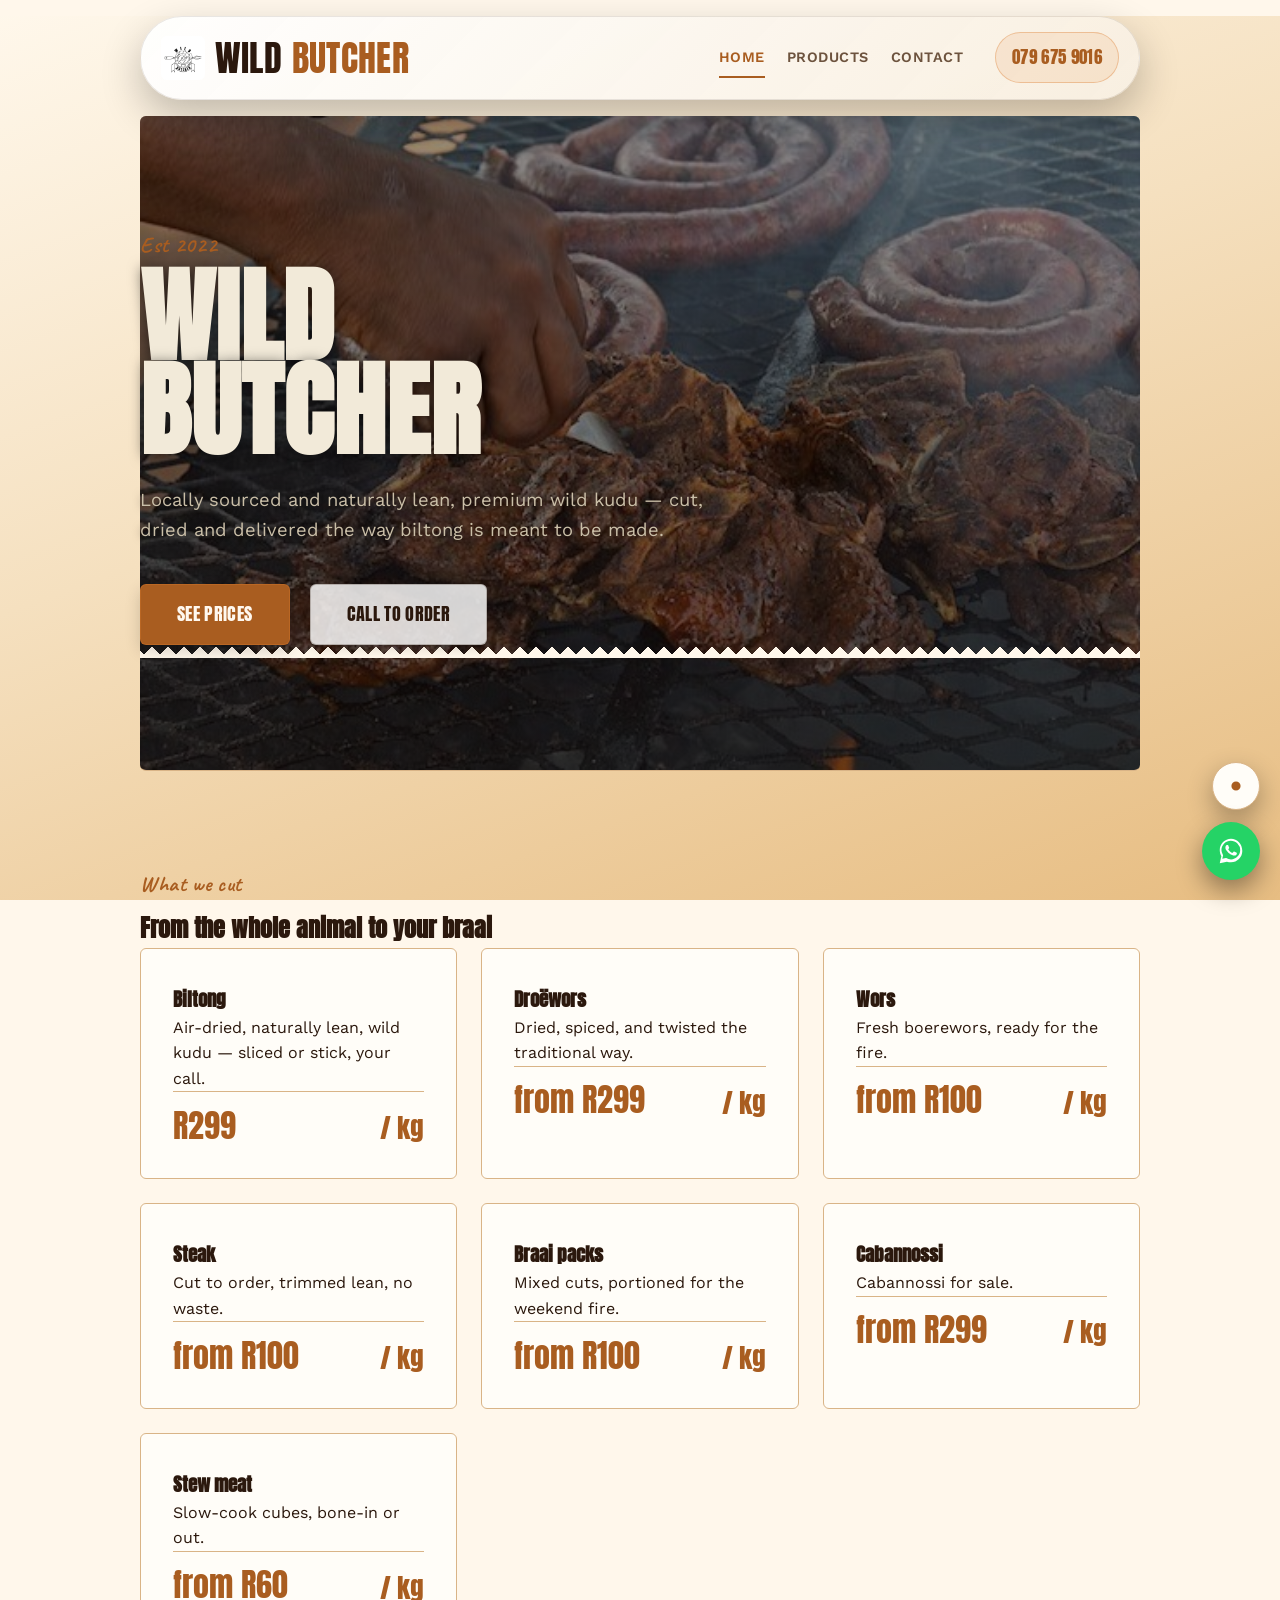
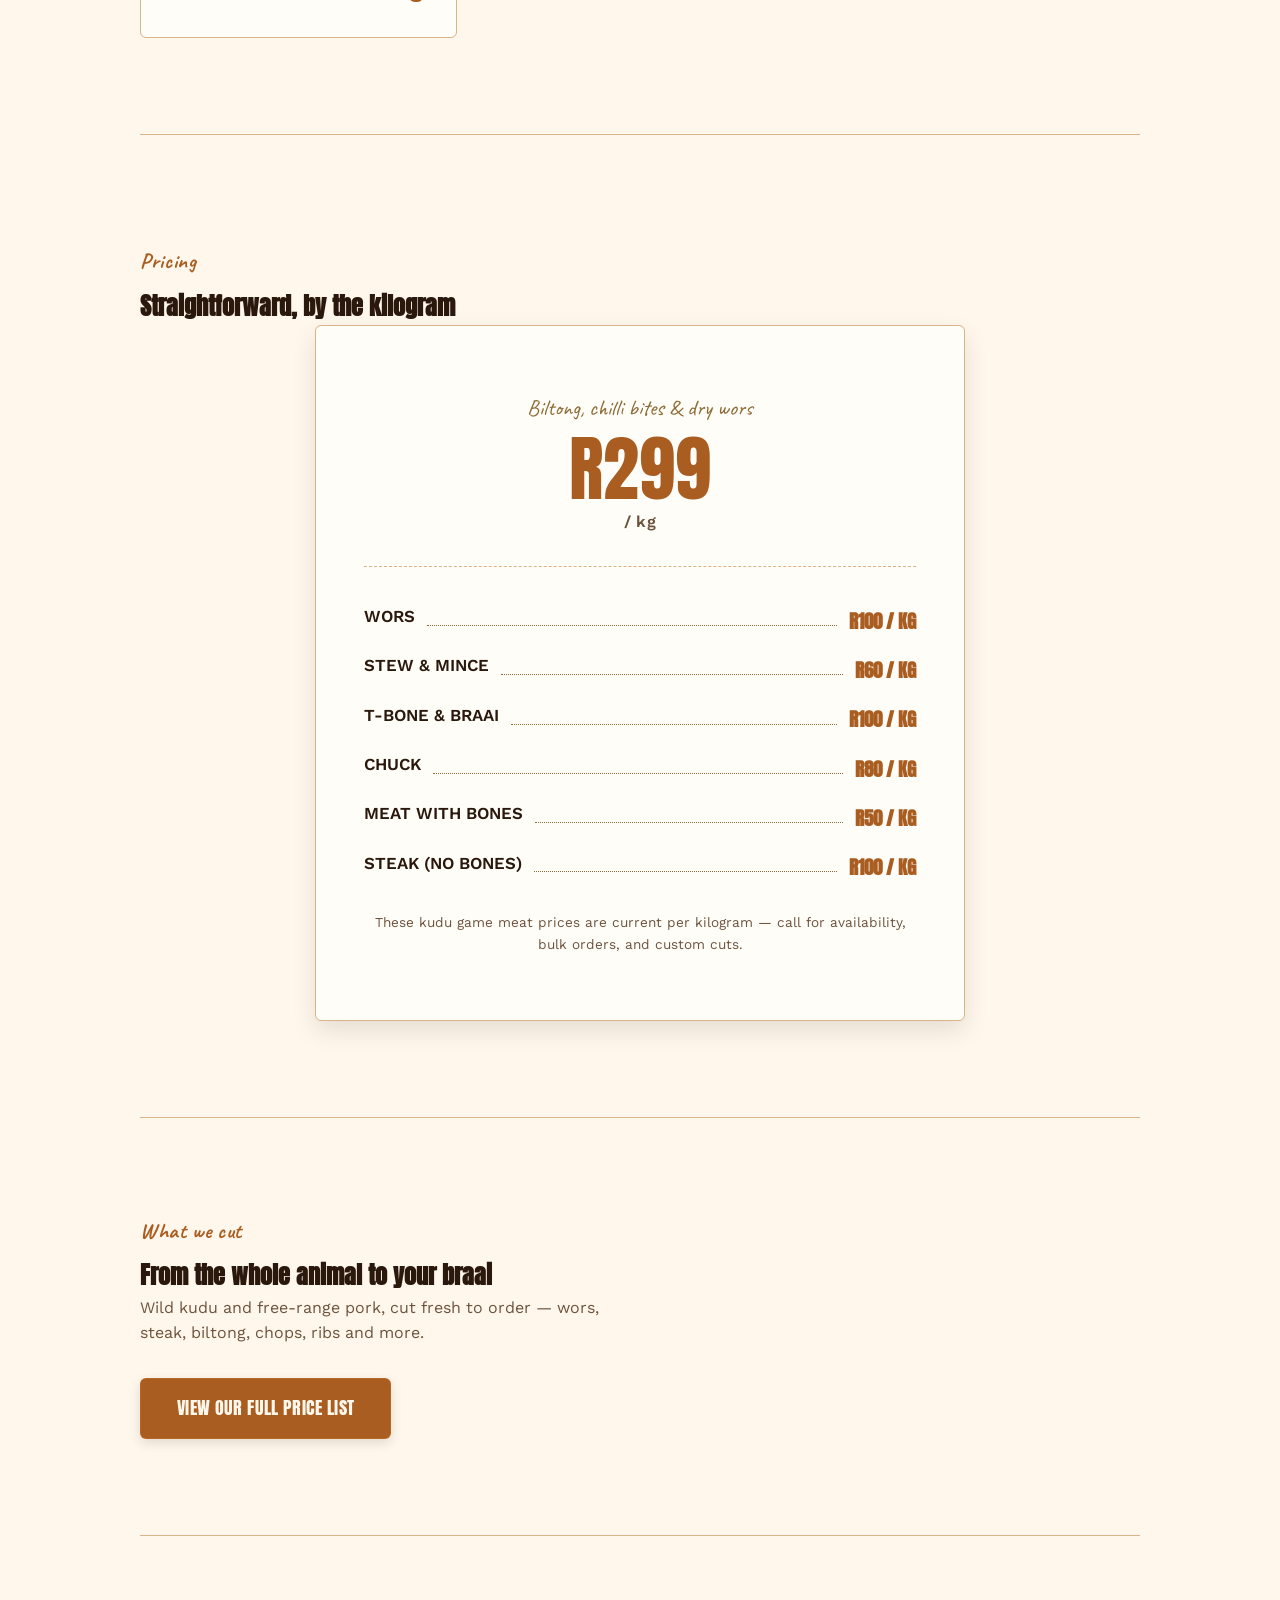
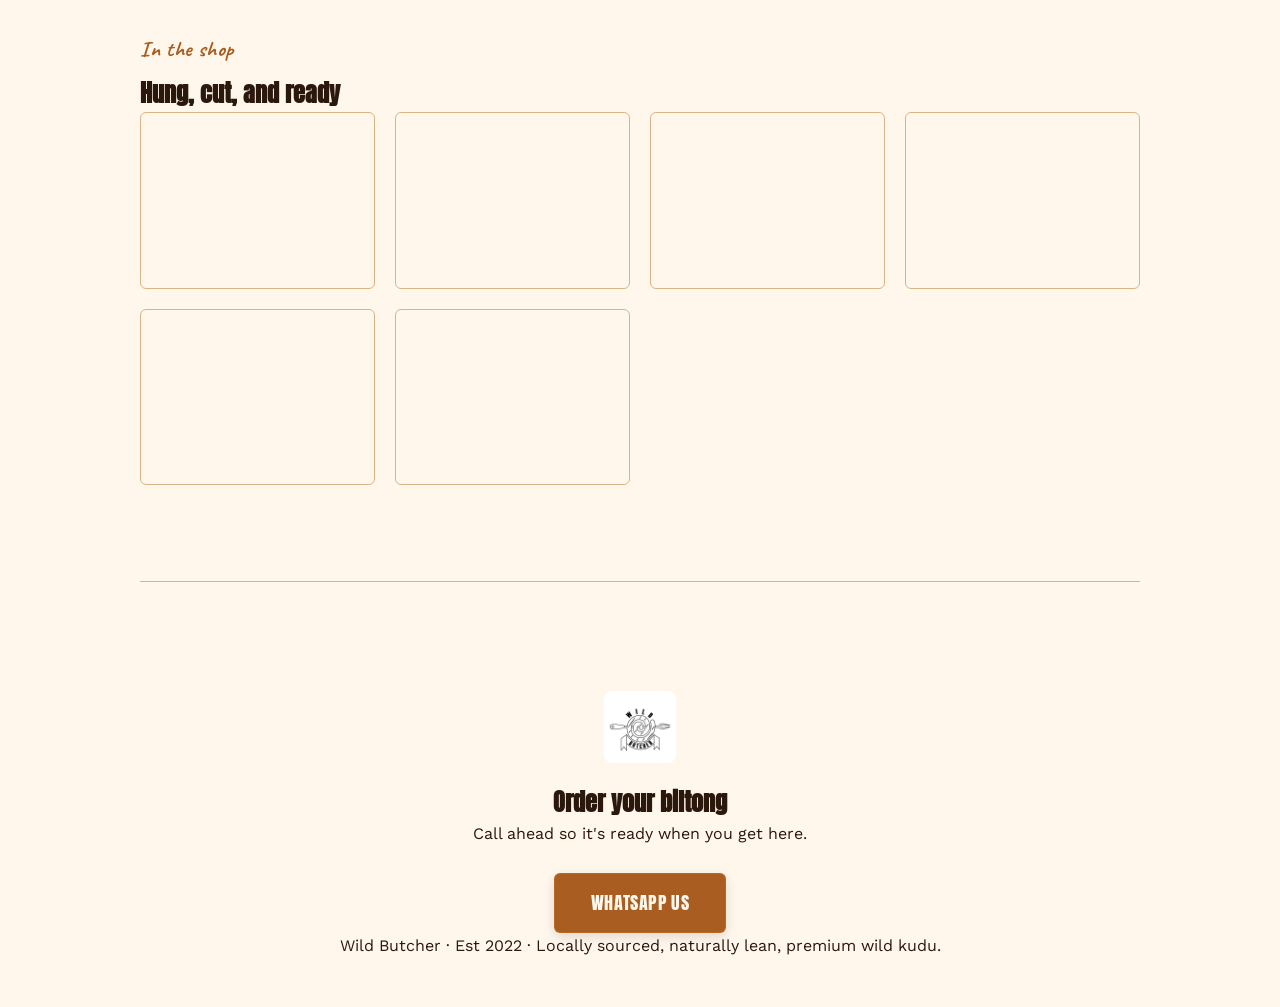
==== commit 66854e97: "feat: add social media links and enhance footer styling for better user engagement" ====
--- a/index.html
+++ b/index.html
@@ -181,7 +181,18 @@
       <img src="logo.jpg" alt="Wild Butcher logo" class="footer-logo">
       <h2 class="footer-title">Order your biltong</h2>
       <p class="footer-sub">Call ahead so it's ready when you get here.</p>
-      <a href="https://wa.me/27796759016?text=Hello%20Wild%20Butcher%2C%20I%20would%20like%20to%20place%20an%20order" class="btn btn-primary btn-large">079 675 9016</a>
+      <div class="footer-socials" aria-label="Social media links">
+        <a href="https://www.instagram.com/" target="_blank" rel="noopener" aria-label="Instagram">
+          <svg viewBox="0 0 24 24" aria-hidden="true"><path d="M7 2h10a5 5 0 015 5v10a5 5 0 01-5 5H7a5 5 0 01-5-5V7a5 5 0 015-5zm0 2a3 3 0 00-3 3v10a3 3 0 003 3h10a3 3 0 003-3V7a3 3 0 00-3-3H7zm5 3.5A4.5 4.5 0 117.5 12 4.5 4.5 0 0112 7.5zm0 2A2.5 2.5 0 109.5 12 2.5 2.5 0 0012 9.5zm5.25-3.25a1 1 0 111 1.99 1 1 0 01-1-1.99z"/></svg>
+        </a>
+        <a href="https://www.facebook.com/" target="_blank" rel="noopener" aria-label="Facebook">
+          <svg viewBox="0 0 24 24" aria-hidden="true"><path d="M13 22v-8h2.7l.4-3H13V4.7c0-.9.3-1.5 1.6-1.5H16V.1c-.3 0-1.2-.1-2.3-.1-2.3 0-3.8 1.4-3.8 4v2.2H7.5v3H10v8h3z"/></svg>
+        </a>
+        <a href="https://wa.me/27796759016?text=Hello%20Wild%20Butcher%2C%20I%20would%20like%20to%20place%20an%20order" target="_blank" rel="noopener" aria-label="WhatsApp">
+          <svg viewBox="0 0 24 24" aria-hidden="true"><path d="M16.8 14.8c-.2-.1-1.1-.5-1.3-.6-.2-.1-.4-.1-.6.1-.2.2-.7.6-.9.7-.2.2-.4.2-.6.1-.8-.4-1.4-1-2-1.8-.5-.7-.9-1.6-1-1.9-.1-.4 0-.6.2-.8.2-.2.3-.4.5-.6.2-.2.2-.3.3-.5.1-.2.1-.4 0-.6-.1-.2-.6-1.4-.9-2-.2-.5-.4-.4-.6-.4h-.5c-.2 0-.5.1-.8.4-.2.3-.9 1-.9 2.3 0 1.2.9 2.7 1.1 2.9.2.2 1.8 2.8 4.3 3.9.7.3 1.2.5 1.6.6.7.2 1.3.2 1.8.1.6-.1 1.1-.4 1.4-.8.3-.4.4-.9.3-1.1-.1-.2-.2-.3-.4-.4zM12 2a10 10 0 00-8.5 15.2L2 22l4.9-1.3A10 10 0 1012 2z"/></svg>
+        </a>
+      </div>
+      <a href="https://wa.me/27796759016?text=Hello%20Wild%20Butcher%2C%20I%20would%20like%20to%20place%20an%20order" class="btn btn-primary btn-large">WhatsApp us</a>
       <p class="footer-fine">Wild Butcher · Est 2022 · Locally sourced, naturally lean, premium wild kudu.</p>
     </div>
   </footer>
--- a/style.css
+++ b/style.css
@@ -933,8 +933,29 @@
 
 /* ---------- Footer ---------- */
 .footer {
-  padding: clamp(4rem, 8vw, 6rem) 0;
+  padding: clamp(4rem, 8vw, 6rem) 0 3rem;
   text-align: center;
+
+  &-inner {
+    position: relative;
+    padding: 2.5rem 1.5rem 2rem;
+    border: 1px solid var(--charcoal-3);
+    border-radius: calc(var(--radius) + 4px);
+    background: linear-gradient(135deg, rgba(255,255,255,0.07), rgba(217,123,44,0.08));
+    box-shadow: 0 16px 40px rgba(0, 0, 0, 0.12);
+    overflow: hidden;
+  }
+
+  &-inner::before {
+    content: '';
+    position: absolute;
+    inset: 0;
+    border-radius: inherit;
+    background: linear-gradient(90deg, transparent 0%, rgba(217,123,44,0.16) 50%, transparent 100%);
+    transform: translateX(-100%);
+    animation: footer-glow 6s ease-in-out infinite;
+    pointer-events: none;
+  }
 
   &-title {
     font-family: var(--font-display);
@@ -943,22 +964,68 @@
     margin-bottom: 0.5rem;
     line-height: 1;
     color: var(--bone);
+    position: relative;
+    z-index: 1;
   }
 
   &-sub {
     font-family: var(--font-script);
     font-size: 1.3rem;
     color: var(--ember);
-    margin-bottom: 2rem;
+    margin-bottom: 1.5rem;
+    position: relative;
+    z-index: 1;
+  }
+
+  &-socials {
+    display: flex;
+    justify-content: center;
+    gap: 0.85rem;
+    flex-wrap: wrap;
+    margin-bottom: 1.6rem;
+    position: relative;
+    z-index: 1;
+  }
+
+  &-socials a {
+    width: 2.65rem;
+    height: 2.65rem;
+    display: inline-flex;
+    align-items: center;
+    justify-content: center;
+    border-radius: 999px;
+    border: 1px solid rgba(217,123,44,0.38);
+    background: rgba(217,123,44,0.12);
+    color: var(--ember);
+    transition: transform 0.2s ease, background-color 0.2s ease, color 0.2s ease;
+  }
+
+  &-socials a:hover {
+    transform: translateY(-2px);
+    background: rgba(217,123,44,0.22);
+    color: var(--bone);
+  }
+
+  &-socials svg {
+    width: 1.1rem;
+    height: 1.1rem;
+    fill: currentColor;
   }
 
   &-fine {
-    margin-top: 3.5rem;
+    margin-top: 2.5rem;
     font-size: 0.8rem;
     color: var(--bone-dim);
     text-transform: uppercase;
     letter-spacing: 0.02em;
-  }
+    position: relative;
+    z-index: 1;
+  }
+}
+
+@keyframes footer-glow {
+  0%, 100% { transform: translateX(-100%); }
+  50% { transform: translateX(100%); }
 }
 
 /* ---------- Refined Navigation ---------- */
